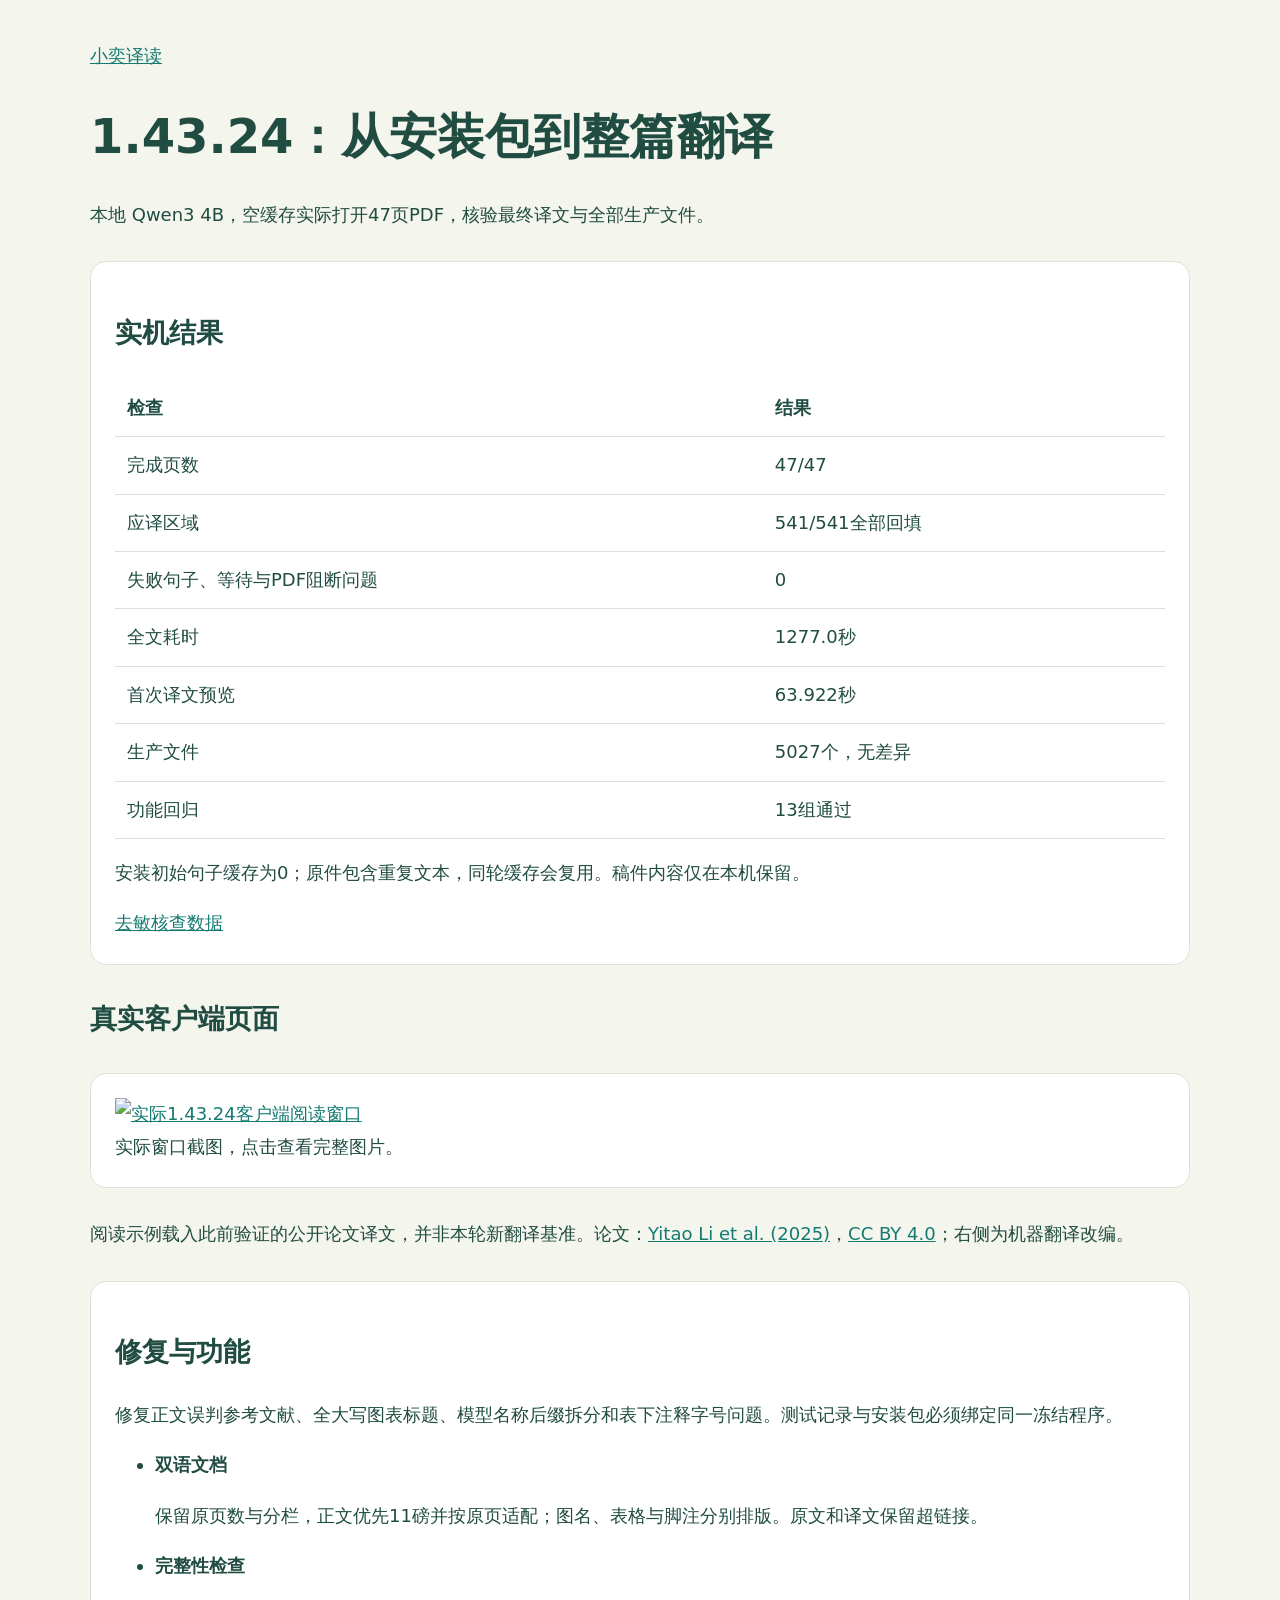
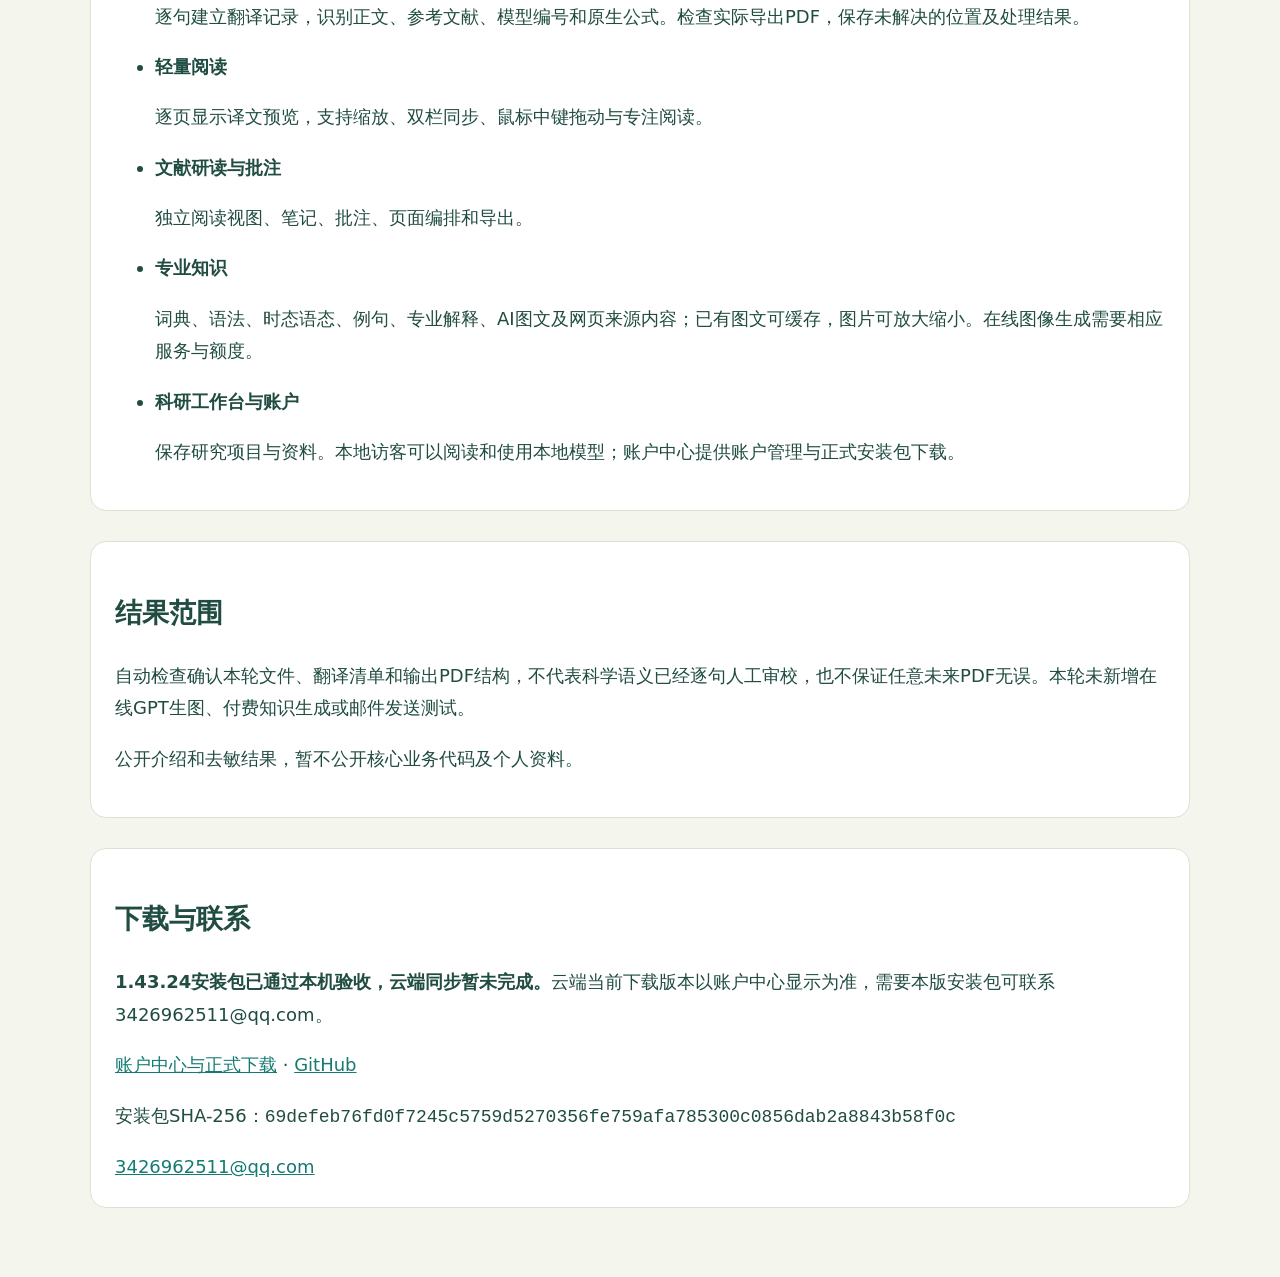
==== docs/validation/index.html @ 69c20eaa "Document 1.43.24 installed cold PDF verification and local release" ====
<!doctype html><html lang="zh-CN"><meta charset="utf-8"><meta name="viewport" content="width=device-width,initial-scale=1"><title>小奕译读 1.43.24 实机验证</title><style>body{margin:0;background:#f4f5ed;color:#204c42;font:18px/1.8 system-ui,sans-serif}main{max-width:1100px;margin:auto;padding:40px 22px}a{color:#147b72}h1{font-size:clamp(30px,5vw,48px);line-height:1.3}section,figure{margin:30px 0;padding:24px;background:white;border:1px solid #d9e3d5;border-radius:16px}img{width:100%;height:auto;display:block}li{margin:18px 0}code{overflow-wrap:anywhere}table{width:100%;border-collapse:collapse}td,th{border-bottom:1px solid #ddd;text-align:left;padding:12px}.table{overflow:auto}</style><main><a href="../index.html">小奕译读</a><h1>1.43.24：从安装包到整篇翻译</h1><p>本地 Qwen3 4B，空缓存实际打开47页PDF，核验最终译文与全部生产文件。</p><section><h2>实机结果</h2><div class="table"><table><tr><th>检查</th><th>结果</th></tr><tr><td>完成页数</td><td>47/47</td></tr><tr><td>应译区域</td><td>541/541全部回填</td></tr><tr><td>失败句子、等待与PDF阻断问题</td><td>0</td></tr><tr><td>全文耗时</td><td>1277.0秒</td></tr><tr><td>首次译文预览</td><td>63.922秒</td></tr><tr><td>生产文件</td><td>5027个，无差异</td></tr><tr><td>功能回归</td><td>13组通过</td></tr></table></div><p>安装初始句子缓存为0；原件包含重复文本，同轮缓存会复用。稿件内容仅在本机保留。</p><a href="../results/validation-1.43.24.json">去敏核查数据</a></section><h2>真实客户端页面</h2><figure><a href="https://xiaoyi-reader.syj3426962511.chatgpt.site/validation/assets/reading-14324.png"><img src="https://xiaoyi-reader.syj3426962511.chatgpt.site/validation/assets/reading-14324.png" alt="实际1.43.24客户端阅读窗口"></a><figcaption>实际窗口截图，点击查看完整图片。</figcaption></figure><p>阅读示例载入此前验证的公开论文译文，并非本轮新翻译基准。论文：<a href="https://doi.org/10.1038/s41467-025-57606-y">Yitao Li et al. (2025)</a>，<a href="https://creativecommons.org/licenses/by/4.0/">CC BY 4.0</a>；右侧为机器翻译改编。</p><section><h2>修复与功能</h2><p>修复正文误判参考文献、全大写图表标题、模型名称后缀拆分和表下注释字号问题。测试记录与安装包必须绑定同一冻结程序。</p><ul><li><strong>双语文档</strong><p>保留原页数与分栏，正文优先11磅并按原页适配；图名、表格与脚注分别排版。原文和译文保留超链接。</p></li><li><strong>完整性检查</strong><p>逐句建立翻译记录，识别正文、参考文献、模型编号和原生公式。检查实际导出PDF，保存未解决的位置及处理结果。</p></li><li><strong>轻量阅读</strong><p>逐页显示译文预览，支持缩放、双栏同步、鼠标中键拖动与专注阅读。</p></li><li><strong>文献研读与批注</strong><p>独立阅读视图、笔记、批注、页面编排和导出。</p></li><li><strong>专业知识</strong><p>词典、语法、时态语态、例句、专业解释、AI图文及网页来源内容；已有图文可缓存，图片可放大缩小。在线图像生成需要相应服务与额度。</p></li><li><strong>科研工作台与账户</strong><p>保存研究项目与资料。本地访客可以阅读和使用本地模型；账户中心提供账户管理与正式安装包下载。</p></li></ul></section><section><h2>结果范围</h2><p>自动检查确认本轮文件、翻译清单和输出PDF结构，不代表科学语义已经逐句人工审校，也不保证任意未来PDF无误。本轮未新增在线GPT生图、付费知识生成或邮件发送测试。</p><p>公开介绍和去敏结果，暂不公开核心业务代码及个人资料。</p></section><section><h2>下载与联系</h2><p><strong>1.43.24安装包已通过本机验收，云端同步暂未完成。</strong>云端当前下载版本以账户中心显示为准，需要本版安装包可联系3426962511@qq.com。</p><p><a href="https://xiaoyi-reader-accounts.syj3426962511.chatgpt.site/">账户中心与正式下载</a> · <a href="https://github.com/syj3426962511-glitch/xiaoyi-reader">GitHub</a></p><p>安装包SHA-256：<code>69defeb76fd0f7245c5759d5270356fe759afa785300c0856dab2a8843b58f0c</code></p><a href="mailto:3426962511@qq.com">3426962511@qq.com</a></section></main></html>
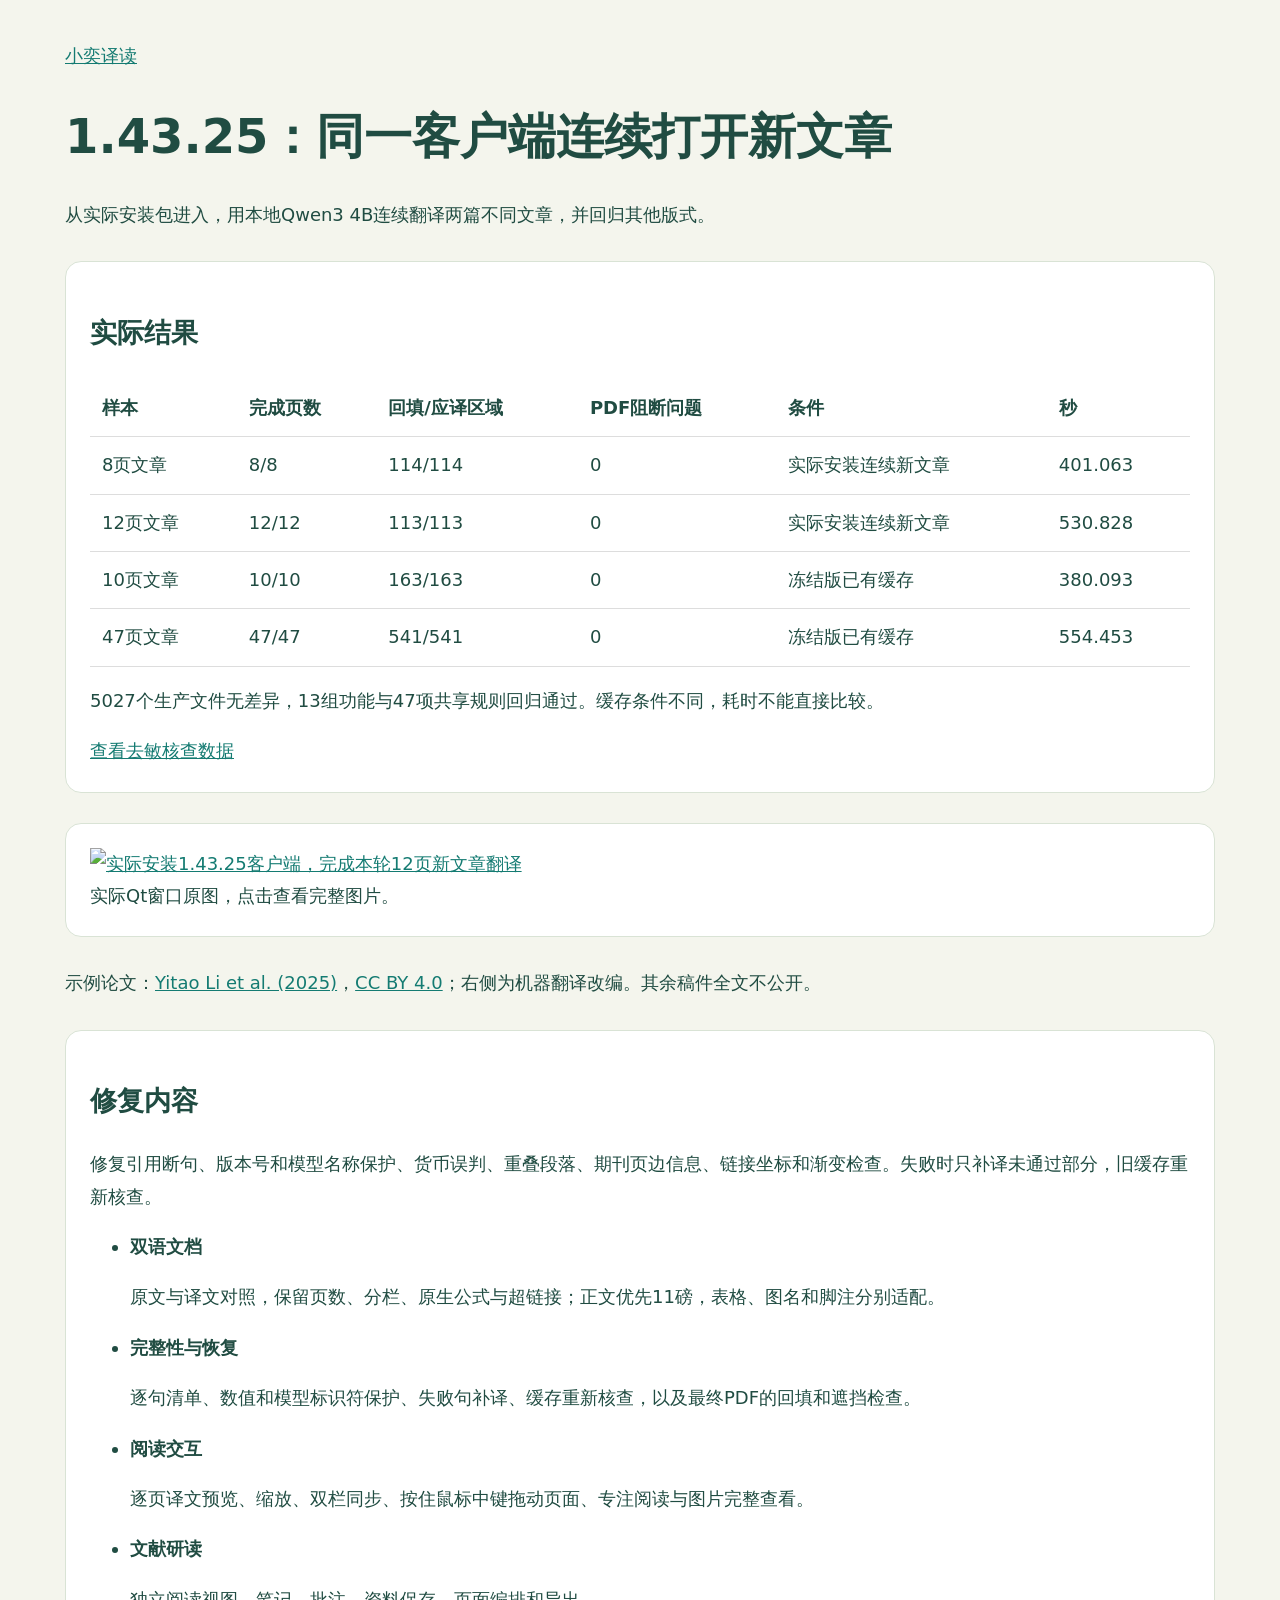
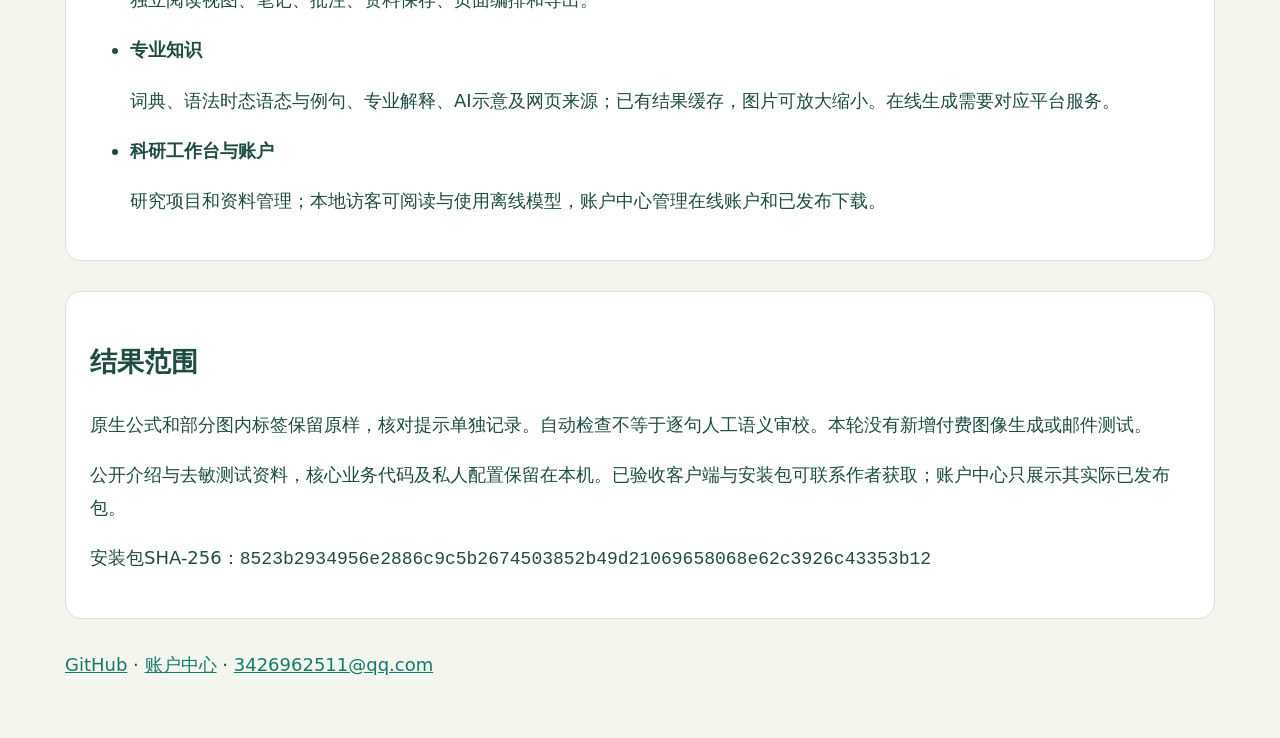
==== commit a572b09b: "docs: publish 1.43.25 installed cross-document results and real screenshots" ====
--- a/docs/validation/index.html
+++ b/docs/validation/index.html
@@ -1 +1 @@
-<!doctype html><html lang="zh-CN"><meta charset="utf-8"><meta name="viewport" content="width=device-width,initial-scale=1"><title>小奕译读 1.43.24 实机验证</title><style>body{margin:0;background:#f4f5ed;color:#204c42;font:18px/1.8 system-ui,sans-serif}main{max-width:1100px;margin:auto;padding:40px 22px}a{color:#147b72}h1{font-size:clamp(30px,5vw,48px);line-height:1.3}section,figure{margin:30px 0;padding:24px;background:white;border:1px solid #d9e3d5;border-radius:16px}img{width:100%;height:auto;display:block}li{margin:18px 0}code{overflow-wrap:anywhere}table{width:100%;border-collapse:collapse}td,th{border-bottom:1px solid #ddd;text-align:left;padding:12px}.table{overflow:auto}</style><main><a href="../index.html">小奕译读</a><h1>1.43.24：从安装包到整篇翻译</h1><p>本地 Qwen3 4B，空缓存实际打开47页PDF，核验最终译文与全部生产文件。</p><section><h2>实机结果</h2><div class="table"><table><tr><th>检查</th><th>结果</th></tr><tr><td>完成页数</td><td>47/47</td></tr><tr><td>应译区域</td><td>541/541全部回填</td></tr><tr><td>失败句子、等待与PDF阻断问题</td><td>0</td></tr><tr><td>全文耗时</td><td>1277.0秒</td></tr><tr><td>首次译文预览</td><td>63.922秒</td></tr><tr><td>生产文件</td><td>5027个，无差异</td></tr><tr><td>功能回归</td><td>13组通过</td></tr></table></div><p>安装初始句子缓存为0；原件包含重复文本，同轮缓存会复用。稿件内容仅在本机保留。</p><a href="../results/validation-1.43.24.json">去敏核查数据</a></section><h2>真实客户端页面</h2><figure><a href="https://xiaoyi-reader.syj3426962511.chatgpt.site/validation/assets/reading-14324.png"><img src="https://xiaoyi-reader.syj3426962511.chatgpt.site/validation/assets/reading-14324.png" alt="实际1.43.24客户端阅读窗口"></a><figcaption>实际窗口截图，点击查看完整图片。</figcaption></figure><p>阅读示例载入此前验证的公开论文译文，并非本轮新翻译基准。论文：<a href="https://doi.org/10.1038/s41467-025-57606-y">Yitao Li et al. (2025)</a>，<a href="https://creativecommons.org/licenses/by/4.0/">CC BY 4.0</a>；右侧为机器翻译改编。</p><section><h2>修复与功能</h2><p>修复正文误判参考文献、全大写图表标题、模型名称后缀拆分和表下注释字号问题。测试记录与安装包必须绑定同一冻结程序。</p><ul><li><strong>双语文档</strong><p>保留原页数与分栏，正文优先11磅并按原页适配；图名、表格与脚注分别排版。原文和译文保留超链接。</p></li><li><strong>完整性检查</strong><p>逐句建立翻译记录，识别正文、参考文献、模型编号和原生公式。检查实际导出PDF，保存未解决的位置及处理结果。</p></li><li><strong>轻量阅读</strong><p>逐页显示译文预览，支持缩放、双栏同步、鼠标中键拖动与专注阅读。</p></li><li><strong>文献研读与批注</strong><p>独立阅读视图、笔记、批注、页面编排和导出。</p></li><li><strong>专业知识</strong><p>词典、语法、时态语态、例句、专业解释、AI图文及网页来源内容；已有图文可缓存，图片可放大缩小。在线图像生成需要相应服务与额度。</p></li><li><strong>科研工作台与账户</strong><p>保存研究项目与资料。本地访客可以阅读和使用本地模型；账户中心提供账户管理与正式安装包下载。</p></li></ul></section><section><h2>结果范围</h2><p>自动检查确认本轮文件、翻译清单和输出PDF结构，不代表科学语义已经逐句人工审校，也不保证任意未来PDF无误。本轮未新增在线GPT生图、付费知识生成或邮件发送测试。</p><p>公开介绍和去敏结果，暂不公开核心业务代码及个人资料。</p></section><section><h2>下载与联系</h2><p><strong>1.43.24安装包已通过本机验收，云端同步暂未完成。</strong>云端当前下载版本以账户中心显示为准，需要本版安装包可联系3426962511@qq.com。</p><p><a href="https://xiaoyi-reader-accounts.syj3426962511.chatgpt.site/">账户中心与正式下载</a> · <a href="https://github.com/syj3426962511-glitch/xiaoyi-reader">GitHub</a></p><p>安装包SHA-256：<code>69defeb76fd0f7245c5759d5270356fe759afa785300c0856dab2a8843b58f0c</code></p><a href="mailto:3426962511@qq.com">3426962511@qq.com</a></section></main></html>+<!doctype html><html lang="zh-CN"><meta charset="utf-8"><meta name="viewport" content="width=device-width,initial-scale=1"><title>小奕译读 1.43.25 实机验证</title><style>body{margin:0;background:#f4f5ed;color:#204c42;font:18px/1.8 system-ui,sans-serif}main{max-width:1150px;margin:auto;padding:40px 22px}a{color:#147b72}h1{font-size:clamp(30px,5vw,48px);line-height:1.3}section,figure{margin:30px 0;padding:24px;background:white;border:1px solid #d9e3d5;border-radius:16px}img{width:100%;height:auto;display:block}li{margin:18px 0}code{overflow-wrap:anywhere}table{width:100%;border-collapse:collapse}td,th{border-bottom:1px solid #ddd;text-align:left;padding:12px}.table{overflow:auto}</style><main><a href="../index.html">小奕译读</a><h1>1.43.25：同一客户端连续打开新文章</h1><p>从实际安装包进入，用本地Qwen3 4B连续翻译两篇不同文章，并回归其他版式。</p><section><h2>实际结果</h2><div class="table"><table><tr><th>样本</th><th>完成页数</th><th>回填/应译区域</th><th>PDF阻断问题</th><th>条件</th><th>秒</th></tr><tr><td>8页文章</td><td>8/8</td><td>114/114</td><td>0</td><td>实际安装连续新文章</td><td>401.063</td></tr><tr><td>12页文章</td><td>12/12</td><td>113/113</td><td>0</td><td>实际安装连续新文章</td><td>530.828</td></tr><tr><td>10页文章</td><td>10/10</td><td>163/163</td><td>0</td><td>冻结版已有缓存</td><td>380.093</td></tr><tr><td>47页文章</td><td>47/47</td><td>541/541</td><td>0</td><td>冻结版已有缓存</td><td>554.453</td></tr></table></div><p>5027个生产文件无差异，13组功能与47项共享规则回归通过。缓存条件不同，耗时不能直接比较。</p><a href="../results/validation-1.43.25.json">查看去敏核查数据</a></section><figure><a href="https://xiaoyi-reader.syj3426962511.chatgpt.site/validation/assets/reading-14325.png"><img src="https://xiaoyi-reader.syj3426962511.chatgpt.site/validation/assets/reading-14325.png" alt="实际安装1.43.25客户端，完成本轮12页新文章翻译"></a><figcaption>实际Qt窗口原图，点击查看完整图片。</figcaption></figure><p>示例论文：<a href="https://doi.org/10.1038/s41467-025-57606-y">Yitao Li et al. (2025)</a>，<a href="https://creativecommons.org/licenses/by/4.0/">CC BY 4.0</a>；右侧为机器翻译改编。其余稿件全文不公开。</p><section><h2>修复内容</h2><p>修复引用断句、版本号和模型名称保护、货币误判、重叠段落、期刊页边信息、链接坐标和渐变检查。失败时只补译未通过部分，旧缓存重新核查。</p><ul><li><strong>双语文档</strong><p>原文与译文对照，保留页数、分栏、原生公式与超链接；正文优先11磅，表格、图名和脚注分别适配。</p></li><li><strong>完整性与恢复</strong><p>逐句清单、数值和模型标识符保护、失败句补译、缓存重新核查，以及最终PDF的回填和遮挡检查。</p></li><li><strong>阅读交互</strong><p>逐页译文预览、缩放、双栏同步、按住鼠标中键拖动页面、专注阅读与图片完整查看。</p></li><li><strong>文献研读</strong><p>独立阅读视图、笔记、批注、资料保存、页面编排和导出。</p></li><li><strong>专业知识</strong><p>词典、语法时态语态与例句、专业解释、AI示意及网页来源；已有结果缓存，图片可放大缩小。在线生成需要对应平台服务。</p></li><li><strong>科研工作台与账户</strong><p>研究项目和资料管理；本地访客可阅读与使用离线模型，账户中心管理在线账户和已发布下载。</p></li></ul></section><section><h2>结果范围</h2><p>原生公式和部分图内标签保留原样，核对提示单独记录。自动检查不等于逐句人工语义审校。本轮没有新增付费图像生成或邮件测试。</p><p>公开介绍与去敏测试资料，核心业务代码及私人配置保留在本机。已验收客户端与安装包可联系作者获取；账户中心只展示其实际已发布包。</p><p>安装包SHA-256：<code>8523b2934956e2886c9c5b2674503852b49d21069658068e62c3926c43353b12</code></p></section><p><a href="https://github.com/syj3426962511-glitch/xiaoyi-reader">GitHub</a> · <a href="https://xiaoyi-reader-accounts.syj3426962511.chatgpt.site/">账户中心</a> · <a href="mailto:3426962511@qq.com">3426962511@qq.com</a></p></main></html>
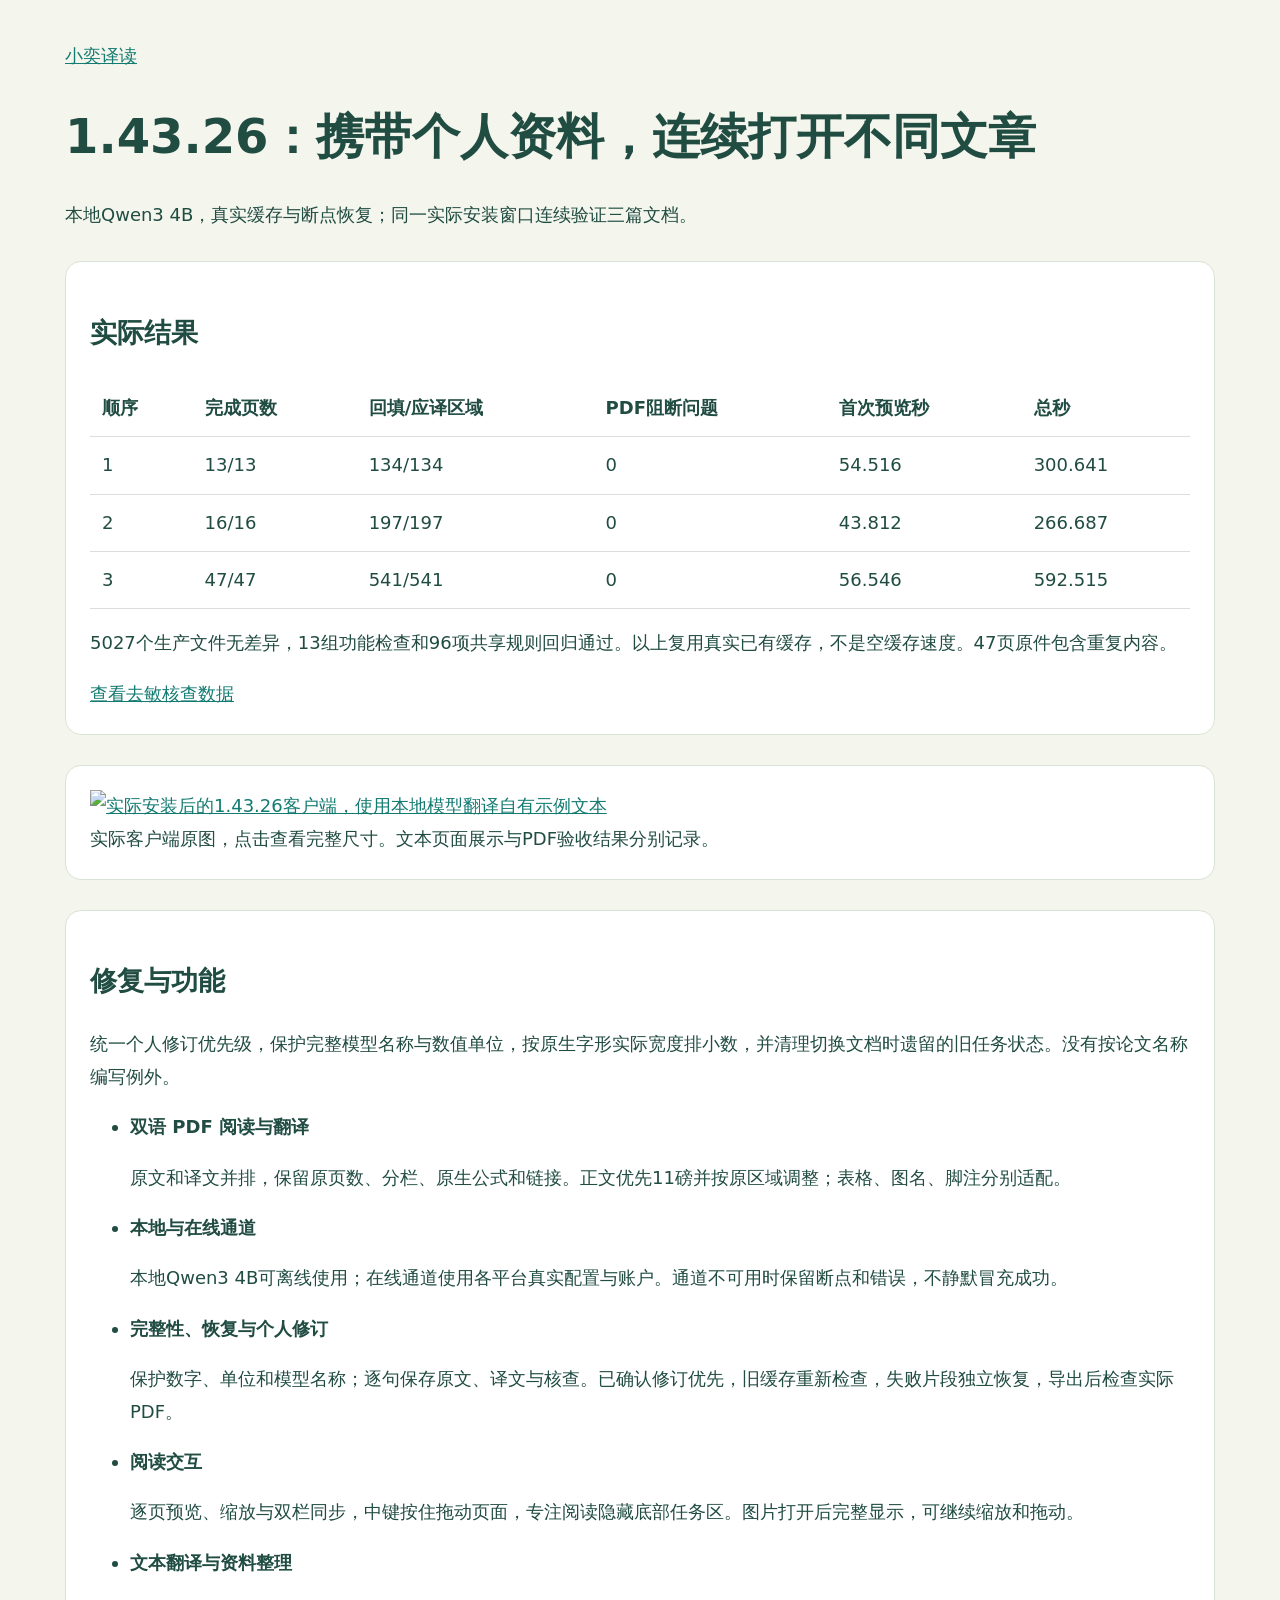
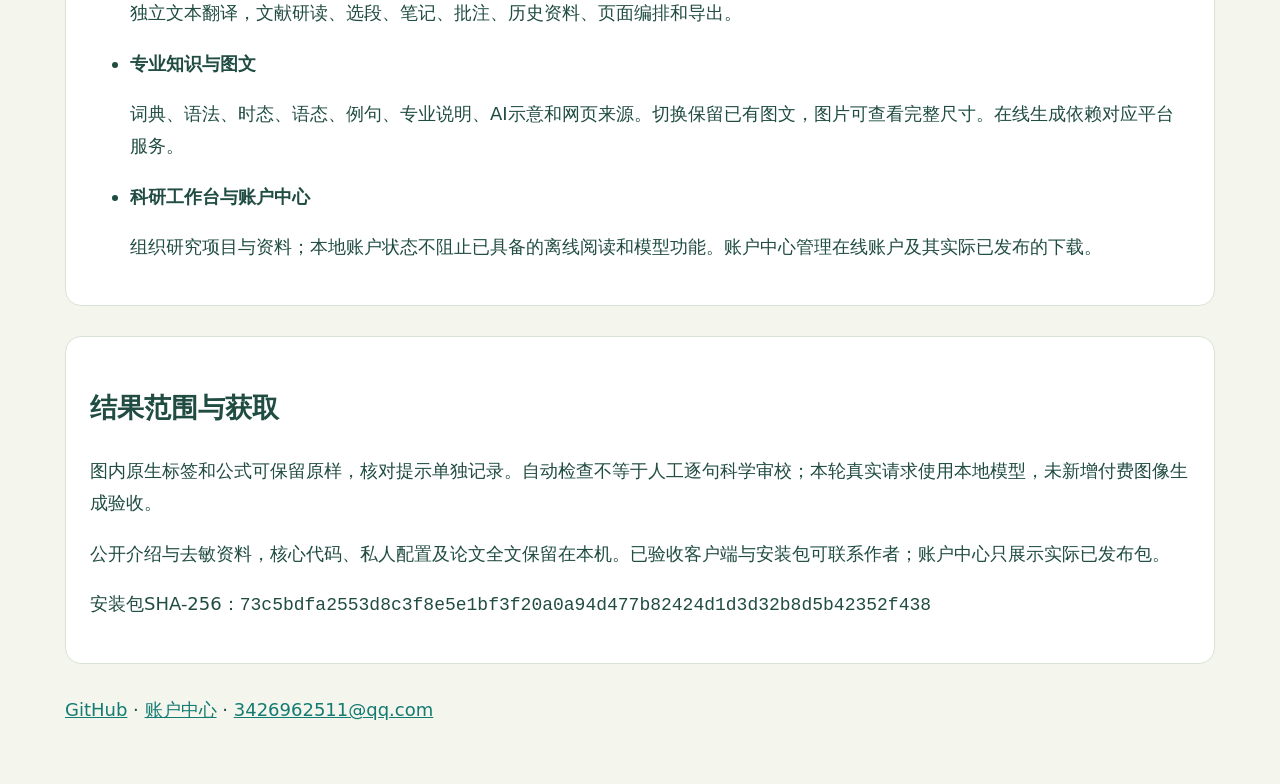
==== commit 37c3e9fa: "docs: publish 1.43.26 installed-client recovery results and real screenshots" ====
--- a/docs/validation/index.html
+++ b/docs/validation/index.html
@@ -1 +1 @@
-<!doctype html><html lang="zh-CN"><meta charset="utf-8"><meta name="viewport" content="width=device-width,initial-scale=1"><title>小奕译读 1.43.25 实机验证</title><style>body{margin:0;background:#f4f5ed;color:#204c42;font:18px/1.8 system-ui,sans-serif}main{max-width:1150px;margin:auto;padding:40px 22px}a{color:#147b72}h1{font-size:clamp(30px,5vw,48px);line-height:1.3}section,figure{margin:30px 0;padding:24px;background:white;border:1px solid #d9e3d5;border-radius:16px}img{width:100%;height:auto;display:block}li{margin:18px 0}code{overflow-wrap:anywhere}table{width:100%;border-collapse:collapse}td,th{border-bottom:1px solid #ddd;text-align:left;padding:12px}.table{overflow:auto}</style><main><a href="../index.html">小奕译读</a><h1>1.43.25：同一客户端连续打开新文章</h1><p>从实际安装包进入，用本地Qwen3 4B连续翻译两篇不同文章，并回归其他版式。</p><section><h2>实际结果</h2><div class="table"><table><tr><th>样本</th><th>完成页数</th><th>回填/应译区域</th><th>PDF阻断问题</th><th>条件</th><th>秒</th></tr><tr><td>8页文章</td><td>8/8</td><td>114/114</td><td>0</td><td>实际安装连续新文章</td><td>401.063</td></tr><tr><td>12页文章</td><td>12/12</td><td>113/113</td><td>0</td><td>实际安装连续新文章</td><td>530.828</td></tr><tr><td>10页文章</td><td>10/10</td><td>163/163</td><td>0</td><td>冻结版已有缓存</td><td>380.093</td></tr><tr><td>47页文章</td><td>47/47</td><td>541/541</td><td>0</td><td>冻结版已有缓存</td><td>554.453</td></tr></table></div><p>5027个生产文件无差异，13组功能与47项共享规则回归通过。缓存条件不同，耗时不能直接比较。</p><a href="../results/validation-1.43.25.json">查看去敏核查数据</a></section><figure><a href="https://xiaoyi-reader.syj3426962511.chatgpt.site/validation/assets/reading-14325.png"><img src="https://xiaoyi-reader.syj3426962511.chatgpt.site/validation/assets/reading-14325.png" alt="实际安装1.43.25客户端，完成本轮12页新文章翻译"></a><figcaption>实际Qt窗口原图，点击查看完整图片。</figcaption></figure><p>示例论文：<a href="https://doi.org/10.1038/s41467-025-57606-y">Yitao Li et al. (2025)</a>，<a href="https://creativecommons.org/licenses/by/4.0/">CC BY 4.0</a>；右侧为机器翻译改编。其余稿件全文不公开。</p><section><h2>修复内容</h2><p>修复引用断句、版本号和模型名称保护、货币误判、重叠段落、期刊页边信息、链接坐标和渐变检查。失败时只补译未通过部分，旧缓存重新核查。</p><ul><li><strong>双语文档</strong><p>原文与译文对照，保留页数、分栏、原生公式与超链接；正文优先11磅，表格、图名和脚注分别适配。</p></li><li><strong>完整性与恢复</strong><p>逐句清单、数值和模型标识符保护、失败句补译、缓存重新核查，以及最终PDF的回填和遮挡检查。</p></li><li><strong>阅读交互</strong><p>逐页译文预览、缩放、双栏同步、按住鼠标中键拖动页面、专注阅读与图片完整查看。</p></li><li><strong>文献研读</strong><p>独立阅读视图、笔记、批注、资料保存、页面编排和导出。</p></li><li><strong>专业知识</strong><p>词典、语法时态语态与例句、专业解释、AI示意及网页来源；已有结果缓存，图片可放大缩小。在线生成需要对应平台服务。</p></li><li><strong>科研工作台与账户</strong><p>研究项目和资料管理；本地访客可阅读与使用离线模型，账户中心管理在线账户和已发布下载。</p></li></ul></section><section><h2>结果范围</h2><p>原生公式和部分图内标签保留原样，核对提示单独记录。自动检查不等于逐句人工语义审校。本轮没有新增付费图像生成或邮件测试。</p><p>公开介绍与去敏测试资料，核心业务代码及私人配置保留在本机。已验收客户端与安装包可联系作者获取；账户中心只展示其实际已发布包。</p><p>安装包SHA-256：<code>8523b2934956e2886c9c5b2674503852b49d21069658068e62c3926c43353b12</code></p></section><p><a href="https://github.com/syj3426962511-glitch/xiaoyi-reader">GitHub</a> · <a href="https://xiaoyi-reader-accounts.syj3426962511.chatgpt.site/">账户中心</a> · <a href="mailto:3426962511@qq.com">3426962511@qq.com</a></p></main></html>+<!doctype html><html lang="zh-CN"><meta charset="utf-8"><meta name="viewport" content="width=device-width,initial-scale=1"><title>小奕译读 1.43.26 实机验证</title><style>body{margin:0;background:#f4f5ed;color:#204c42;font:18px/1.8 system-ui,sans-serif}main{max-width:1150px;margin:auto;padding:40px 22px}a{color:#147b72}h1{font-size:clamp(30px,5vw,48px);line-height:1.3}section,figure{margin:30px 0;padding:24px;background:white;border:1px solid #d9e3d5;border-radius:16px}img{width:100%;height:auto;display:block}li{margin:18px 0}code{overflow-wrap:anywhere}table{width:100%;border-collapse:collapse}td,th{border-bottom:1px solid #ddd;text-align:left;padding:12px}.table{overflow:auto}</style><main><a href="../index.html">小奕译读</a><h1>1.43.26：携带个人资料，连续打开不同文章</h1><p>本地Qwen3 4B，真实缓存与断点恢复；同一实际安装窗口连续验证三篇文档。</p><section><h2>实际结果</h2><div class="table"><table><tr><th>顺序</th><th>完成页数</th><th>回填/应译区域</th><th>PDF阻断问题</th><th>首次预览秒</th><th>总秒</th></tr><tr><td>1</td><td>13/13</td><td>134/134</td><td>0</td><td>54.516</td><td>300.641</td></tr><tr><td>2</td><td>16/16</td><td>197/197</td><td>0</td><td>43.812</td><td>266.687</td></tr><tr><td>3</td><td>47/47</td><td>541/541</td><td>0</td><td>56.546</td><td>592.515</td></tr></table></div><p>5027个生产文件无差异，13组功能检查和96项共享规则回归通过。以上复用真实已有缓存，不是空缓存速度。47页原件包含重复内容。</p><a href="../results/validation-1.43.26.json">查看去敏核查数据</a></section><figure><a href="https://xiaoyi-reader.syj3426962511.chatgpt.site/validation/assets/text-14326.png"><img src="https://xiaoyi-reader.syj3426962511.chatgpt.site/validation/assets/text-14326.png" alt="实际安装后的1.43.26客户端，使用本地模型翻译自有示例文本"></a><figcaption>实际客户端原图，点击查看完整尺寸。文本页面展示与PDF验收结果分别记录。</figcaption></figure><section><h2>修复与功能</h2><p>统一个人修订优先级，保护完整模型名称与数值单位，按原生字形实际宽度排小数，并清理切换文档时遗留的旧任务状态。没有按论文名称编写例外。</p><ul><li><strong>双语 PDF 阅读与翻译</strong><p>原文和译文并排，保留原页数、分栏、原生公式和链接。正文优先11磅并按原区域调整；表格、图名、脚注分别适配。</p></li><li><strong>本地与在线通道</strong><p>本地Qwen3 4B可离线使用；在线通道使用各平台真实配置与账户。通道不可用时保留断点和错误，不静默冒充成功。</p></li><li><strong>完整性、恢复与个人修订</strong><p>保护数字、单位和模型名称；逐句保存原文、译文与核查。已确认修订优先，旧缓存重新检查，失败片段独立恢复，导出后检查实际PDF。</p></li><li><strong>阅读交互</strong><p>逐页预览、缩放与双栏同步，中键按住拖动页面，专注阅读隐藏底部任务区。图片打开后完整显示，可继续缩放和拖动。</p></li><li><strong>文本翻译与资料整理</strong><p>独立文本翻译，文献研读、选段、笔记、批注、历史资料、页面编排和导出。</p></li><li><strong>专业知识与图文</strong><p>词典、语法、时态、语态、例句、专业说明、AI示意和网页来源。切换保留已有图文，图片可查看完整尺寸。在线生成依赖对应平台服务。</p></li><li><strong>科研工作台与账户中心</strong><p>组织研究项目与资料；本地账户状态不阻止已具备的离线阅读和模型功能。账户中心管理在线账户及其实际已发布的下载。</p></li></ul></section><section><h2>结果范围与获取</h2><p>图内原生标签和公式可保留原样，核对提示单独记录。自动检查不等于人工逐句科学审校；本轮真实请求使用本地模型，未新增付费图像生成验收。</p><p>公开介绍与去敏资料，核心代码、私人配置及论文全文保留在本机。已验收客户端与安装包可联系作者；账户中心只展示实际已发布包。</p><p>安装包SHA-256：<code>73c5bdfa2553d8c3f8e5e1bf3f20a0a94d477b82424d1d3d32b8d5b42352f438</code></p></section><p><a href="https://github.com/syj3426962511-glitch/xiaoyi-reader">GitHub</a> · <a href="https://xiaoyi-reader-accounts.syj3426962511.chatgpt.site/">账户中心</a> · <a href="mailto:3426962511@qq.com">3426962511@qq.com</a></p></main></html>
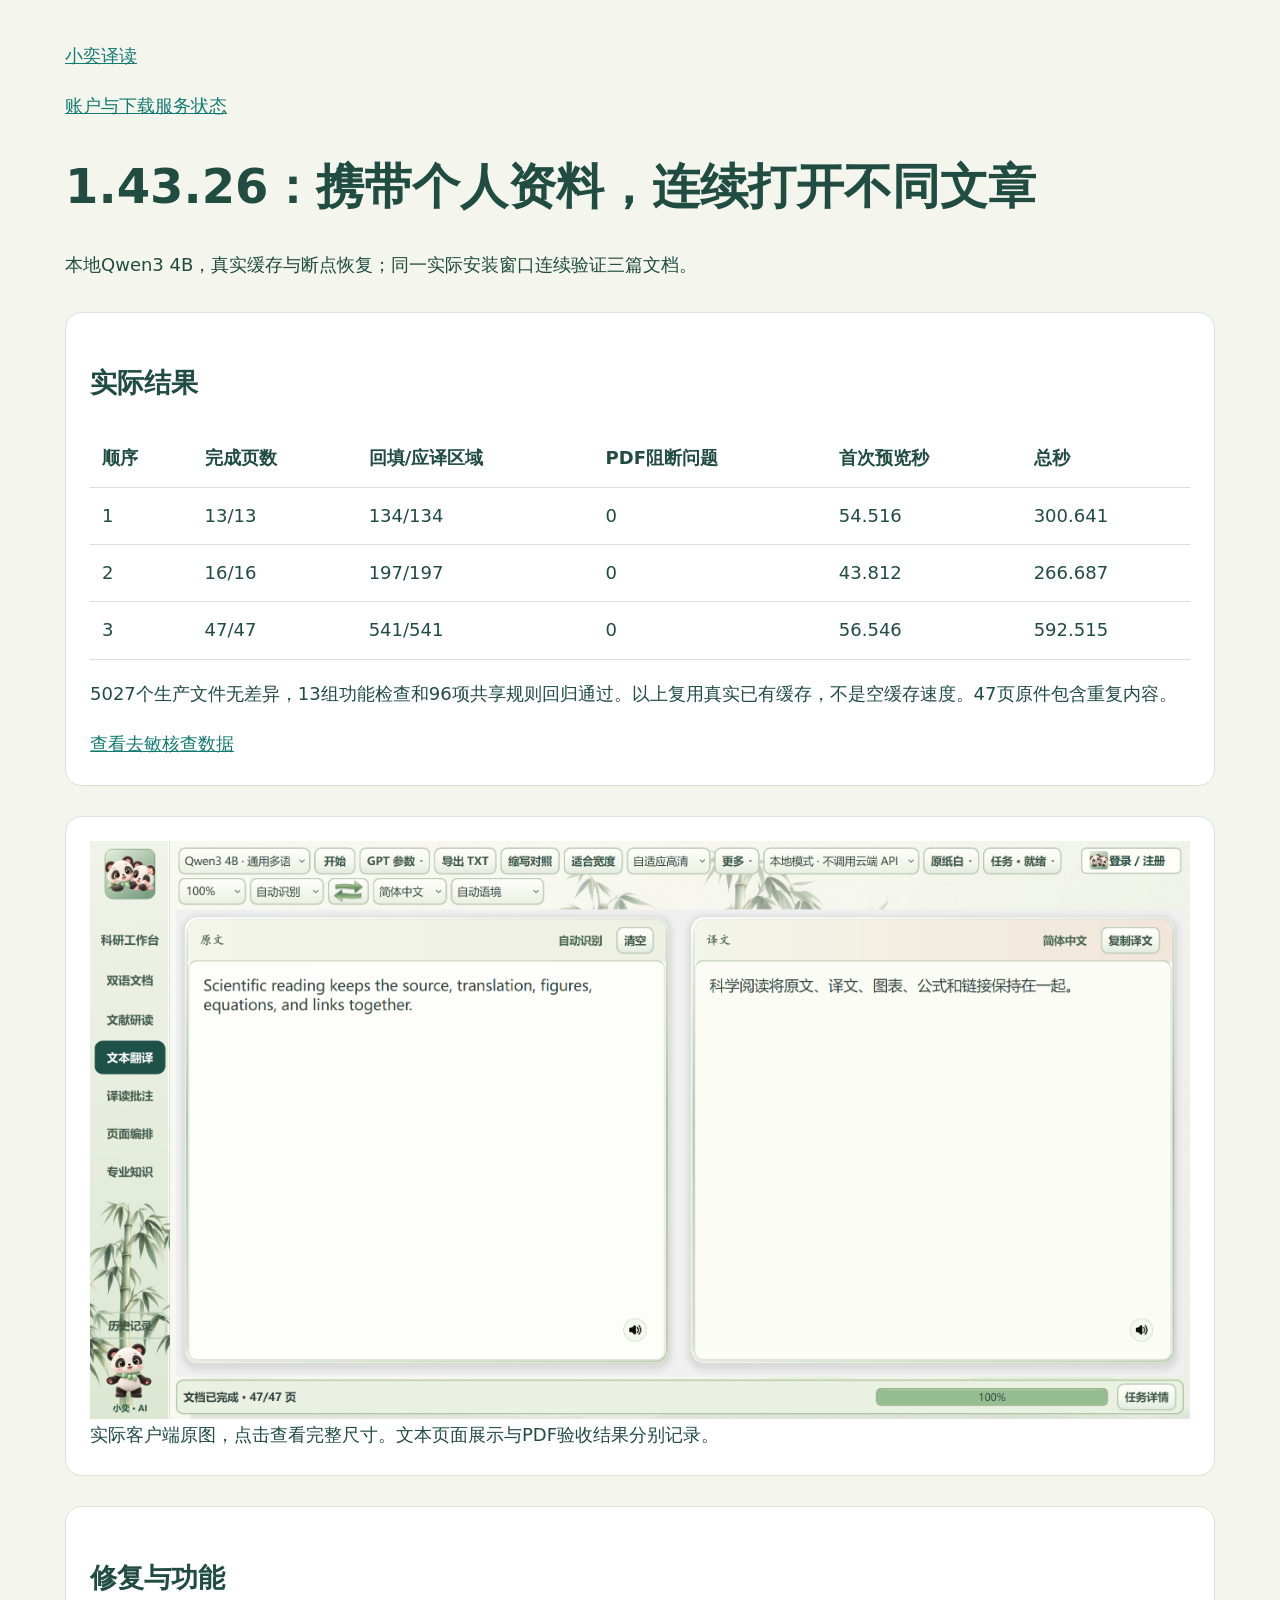
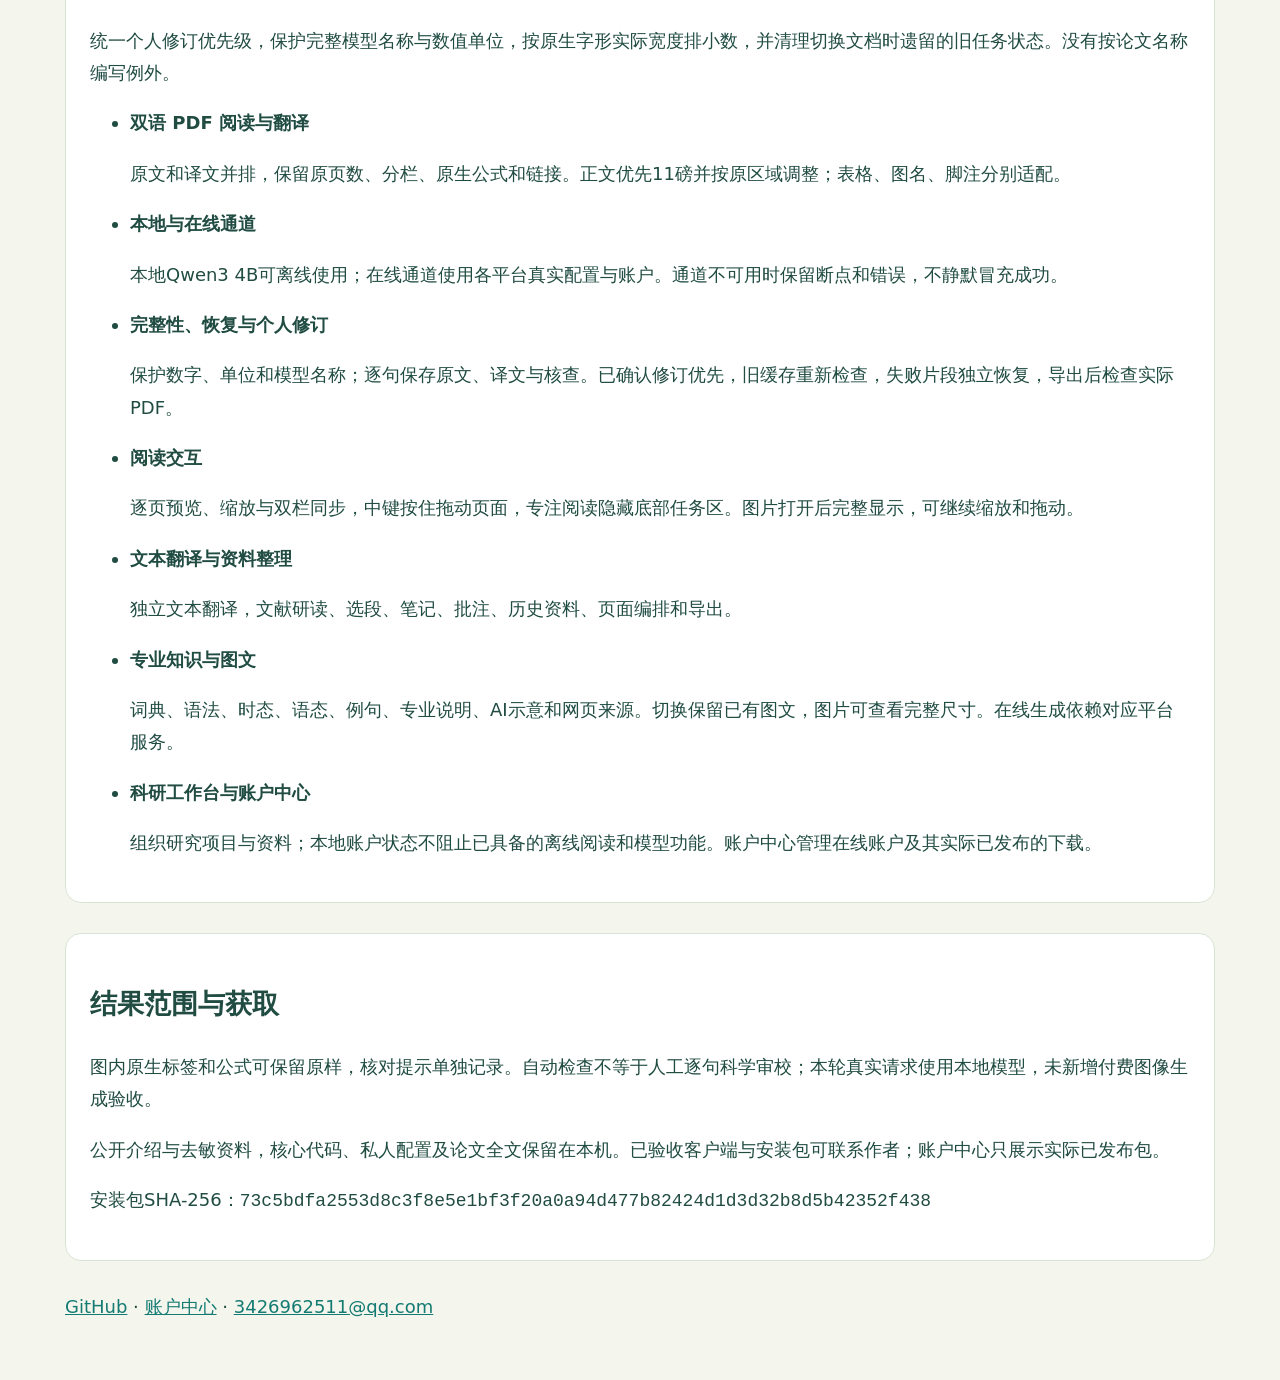
==== commit 4233d8c1: "docs: restore self contained website and report account service status" ====
--- a/docs/validation/index.html
+++ b/docs/validation/index.html
@@ -1 +1 @@
-<!doctype html><html lang="zh-CN"><meta charset="utf-8"><meta name="viewport" content="width=device-width,initial-scale=1"><title>小奕译读 1.43.26 实机验证</title><style>body{margin:0;background:#f4f5ed;color:#204c42;font:18px/1.8 system-ui,sans-serif}main{max-width:1150px;margin:auto;padding:40px 22px}a{color:#147b72}h1{font-size:clamp(30px,5vw,48px);line-height:1.3}section,figure{margin:30px 0;padding:24px;background:white;border:1px solid #d9e3d5;border-radius:16px}img{width:100%;height:auto;display:block}li{margin:18px 0}code{overflow-wrap:anywhere}table{width:100%;border-collapse:collapse}td,th{border-bottom:1px solid #ddd;text-align:left;padding:12px}.table{overflow:auto}</style><main><a href="../index.html">小奕译读</a><h1>1.43.26：携带个人资料，连续打开不同文章</h1><p>本地Qwen3 4B，真实缓存与断点恢复；同一实际安装窗口连续验证三篇文档。</p><section><h2>实际结果</h2><div class="table"><table><tr><th>顺序</th><th>完成页数</th><th>回填/应译区域</th><th>PDF阻断问题</th><th>首次预览秒</th><th>总秒</th></tr><tr><td>1</td><td>13/13</td><td>134/134</td><td>0</td><td>54.516</td><td>300.641</td></tr><tr><td>2</td><td>16/16</td><td>197/197</td><td>0</td><td>43.812</td><td>266.687</td></tr><tr><td>3</td><td>47/47</td><td>541/541</td><td>0</td><td>56.546</td><td>592.515</td></tr></table></div><p>5027个生产文件无差异，13组功能检查和96项共享规则回归通过。以上复用真实已有缓存，不是空缓存速度。47页原件包含重复内容。</p><a href="../results/validation-1.43.26.json">查看去敏核查数据</a></section><figure><a href="https://xiaoyi-reader.syj3426962511.chatgpt.site/validation/assets/text-14326.png"><img src="https://xiaoyi-reader.syj3426962511.chatgpt.site/validation/assets/text-14326.png" alt="实际安装后的1.43.26客户端，使用本地模型翻译自有示例文本"></a><figcaption>实际客户端原图，点击查看完整尺寸。文本页面展示与PDF验收结果分别记录。</figcaption></figure><section><h2>修复与功能</h2><p>统一个人修订优先级，保护完整模型名称与数值单位，按原生字形实际宽度排小数，并清理切换文档时遗留的旧任务状态。没有按论文名称编写例外。</p><ul><li><strong>双语 PDF 阅读与翻译</strong><p>原文和译文并排，保留原页数、分栏、原生公式和链接。正文优先11磅并按原区域调整；表格、图名、脚注分别适配。</p></li><li><strong>本地与在线通道</strong><p>本地Qwen3 4B可离线使用；在线通道使用各平台真实配置与账户。通道不可用时保留断点和错误，不静默冒充成功。</p></li><li><strong>完整性、恢复与个人修订</strong><p>保护数字、单位和模型名称；逐句保存原文、译文与核查。已确认修订优先，旧缓存重新检查，失败片段独立恢复，导出后检查实际PDF。</p></li><li><strong>阅读交互</strong><p>逐页预览、缩放与双栏同步，中键按住拖动页面，专注阅读隐藏底部任务区。图片打开后完整显示，可继续缩放和拖动。</p></li><li><strong>文本翻译与资料整理</strong><p>独立文本翻译，文献研读、选段、笔记、批注、历史资料、页面编排和导出。</p></li><li><strong>专业知识与图文</strong><p>词典、语法、时态、语态、例句、专业说明、AI示意和网页来源。切换保留已有图文，图片可查看完整尺寸。在线生成依赖对应平台服务。</p></li><li><strong>科研工作台与账户中心</strong><p>组织研究项目与资料；本地账户状态不阻止已具备的离线阅读和模型功能。账户中心管理在线账户及其实际已发布的下载。</p></li></ul></section><section><h2>结果范围与获取</h2><p>图内原生标签和公式可保留原样，核对提示单独记录。自动检查不等于人工逐句科学审校；本轮真实请求使用本地模型，未新增付费图像生成验收。</p><p>公开介绍与去敏资料，核心代码、私人配置及论文全文保留在本机。已验收客户端与安装包可联系作者；账户中心只展示实际已发布包。</p><p>安装包SHA-256：<code>73c5bdfa2553d8c3f8e5e1bf3f20a0a94d477b82424d1d3d32b8d5b42352f438</code></p></section><p><a href="https://github.com/syj3426962511-glitch/xiaoyi-reader">GitHub</a> · <a href="https://xiaoyi-reader-accounts.syj3426962511.chatgpt.site/">账户中心</a> · <a href="mailto:3426962511@qq.com">3426962511@qq.com</a></p></main></html>+<!doctype html><html lang="zh-CN"><meta charset="utf-8"><meta name="viewport" content="width=device-width,initial-scale=1"><title>小奕译读 1.43.26 实机验证</title><style>body{margin:0;background:#f4f5ed;color:#204c42;font:18px/1.8 system-ui,sans-serif}main{max-width:1150px;margin:auto;padding:40px 22px}a{color:#147b72}h1{font-size:clamp(30px,5vw,48px);line-height:1.3}section,figure{margin:30px 0;padding:24px;background:white;border:1px solid #d9e3d5;border-radius:16px}img{width:100%;height:auto;display:block}li{margin:18px 0}code{overflow-wrap:anywhere}table{width:100%;border-collapse:collapse}td,th{border-bottom:1px solid #ddd;text-align:left;padding:12px}.table{overflow:auto}</style><main><a href="../index.html">小奕译读</a><p><a href="../service-status.html">账户与下载服务状态</a></p><h1>1.43.26：携带个人资料，连续打开不同文章</h1><p>本地Qwen3 4B，真实缓存与断点恢复；同一实际安装窗口连续验证三篇文档。</p><section><h2>实际结果</h2><div class="table"><table><tr><th>顺序</th><th>完成页数</th><th>回填/应译区域</th><th>PDF阻断问题</th><th>首次预览秒</th><th>总秒</th></tr><tr><td>1</td><td>13/13</td><td>134/134</td><td>0</td><td>54.516</td><td>300.641</td></tr><tr><td>2</td><td>16/16</td><td>197/197</td><td>0</td><td>43.812</td><td>266.687</td></tr><tr><td>3</td><td>47/47</td><td>541/541</td><td>0</td><td>56.546</td><td>592.515</td></tr></table></div><p>5027个生产文件无差异，13组功能检查和96项共享规则回归通过。以上复用真实已有缓存，不是空缓存速度。47页原件包含重复内容。</p><a href="../results/validation-1.43.26.json">查看去敏核查数据</a></section><figure><a href="../assets/text-14326.png"><img src="../assets/text-14326.png" alt="实际安装后的1.43.26客户端，使用本地模型翻译自有示例文本"></a><figcaption>实际客户端原图，点击查看完整尺寸。文本页面展示与PDF验收结果分别记录。</figcaption></figure><section><h2>修复与功能</h2><p>统一个人修订优先级，保护完整模型名称与数值单位，按原生字形实际宽度排小数，并清理切换文档时遗留的旧任务状态。没有按论文名称编写例外。</p><ul><li><strong>双语 PDF 阅读与翻译</strong><p>原文和译文并排，保留原页数、分栏、原生公式和链接。正文优先11磅并按原区域调整；表格、图名、脚注分别适配。</p></li><li><strong>本地与在线通道</strong><p>本地Qwen3 4B可离线使用；在线通道使用各平台真实配置与账户。通道不可用时保留断点和错误，不静默冒充成功。</p></li><li><strong>完整性、恢复与个人修订</strong><p>保护数字、单位和模型名称；逐句保存原文、译文与核查。已确认修订优先，旧缓存重新检查，失败片段独立恢复，导出后检查实际PDF。</p></li><li><strong>阅读交互</strong><p>逐页预览、缩放与双栏同步，中键按住拖动页面，专注阅读隐藏底部任务区。图片打开后完整显示，可继续缩放和拖动。</p></li><li><strong>文本翻译与资料整理</strong><p>独立文本翻译，文献研读、选段、笔记、批注、历史资料、页面编排和导出。</p></li><li><strong>专业知识与图文</strong><p>词典、语法、时态、语态、例句、专业说明、AI示意和网页来源。切换保留已有图文，图片可查看完整尺寸。在线生成依赖对应平台服务。</p></li><li><strong>科研工作台与账户中心</strong><p>组织研究项目与资料；本地账户状态不阻止已具备的离线阅读和模型功能。账户中心管理在线账户及其实际已发布的下载。</p></li></ul></section><section><h2>结果范围与获取</h2><p>图内原生标签和公式可保留原样，核对提示单独记录。自动检查不等于人工逐句科学审校；本轮真实请求使用本地模型，未新增付费图像生成验收。</p><p>公开介绍与去敏资料，核心代码、私人配置及论文全文保留在本机。已验收客户端与安装包可联系作者；账户中心只展示实际已发布包。</p><p>安装包SHA-256：<code>73c5bdfa2553d8c3f8e5e1bf3f20a0a94d477b82424d1d3d32b8d5b42352f438</code></p></section><p><a href="https://github.com/syj3426962511-glitch/xiaoyi-reader">GitHub</a> · <a href="../service-status.html#account">账户中心</a> · <a href="mailto:3426962511@qq.com">3426962511@qq.com</a></p></main></html>
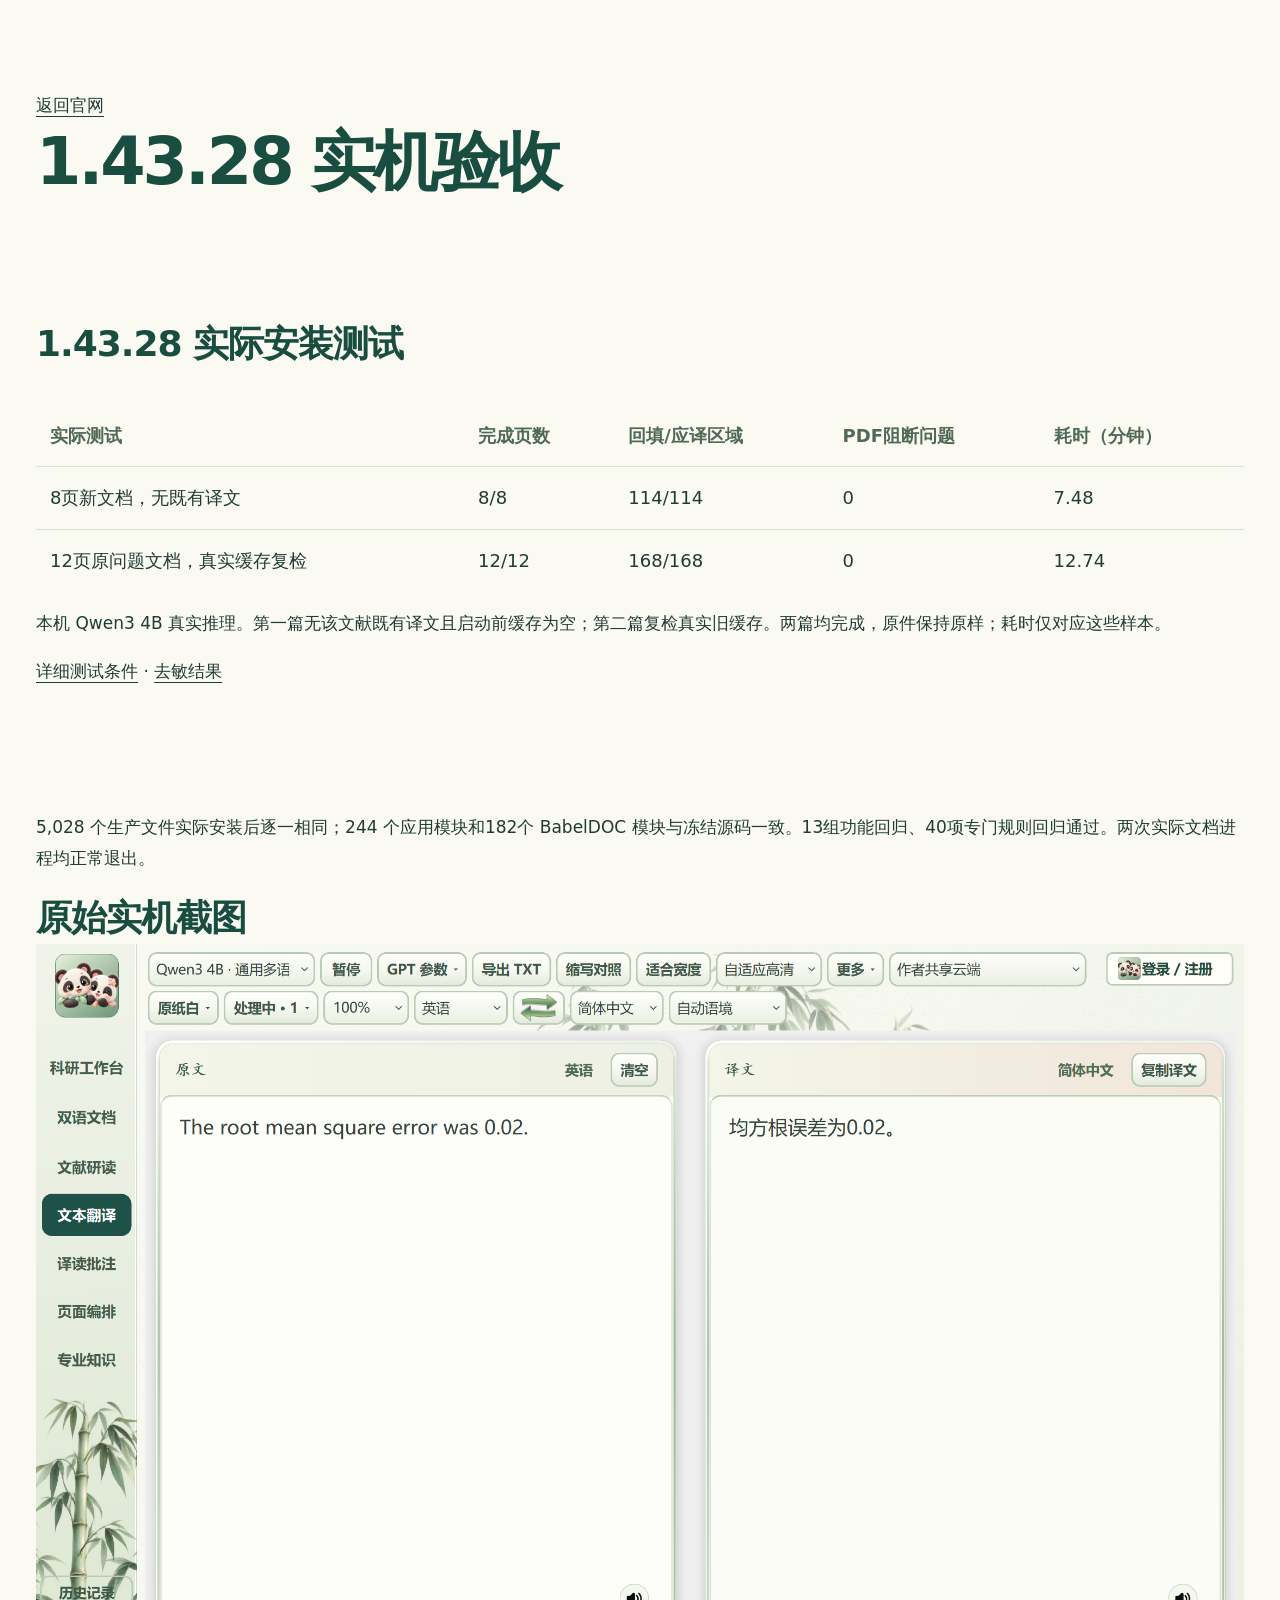
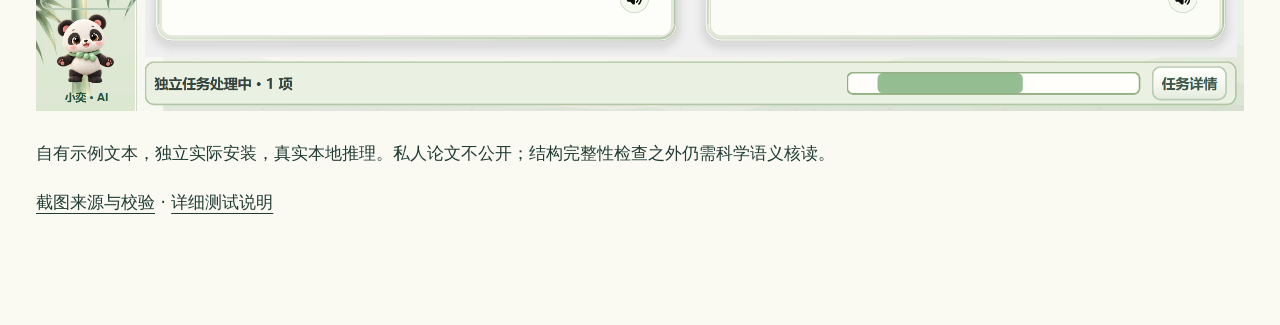
==== commit 09483937: "docs: publish 1.43.28 verified installation, actual screenshots and shared-cloud default" ====
--- a/docs/validation/index.html
+++ b/docs/validation/index.html
@@ -1 +1 @@
-<!doctype html><html lang="zh-CN"><meta charset="utf-8"><meta name="viewport" content="width=device-width,initial-scale=1"><title>小奕译读 1.43.26 实机验证</title><style>body{margin:0;background:#f4f5ed;color:#204c42;font:18px/1.8 system-ui,sans-serif}main{max-width:1150px;margin:auto;padding:40px 22px}a{color:#147b72}h1{font-size:clamp(30px,5vw,48px);line-height:1.3}section,figure{margin:30px 0;padding:24px;background:white;border:1px solid #d9e3d5;border-radius:16px}img{width:100%;height:auto;display:block}li{margin:18px 0}code{overflow-wrap:anywhere}table{width:100%;border-collapse:collapse}td,th{border-bottom:1px solid #ddd;text-align:left;padding:12px}.table{overflow:auto}</style><main><a href="../index.html">小奕译读</a><p><a href="../service-status.html">账户与下载服务状态</a></p><h1>1.43.26：携带个人资料，连续打开不同文章</h1><p>本地Qwen3 4B，真实缓存与断点恢复；同一实际安装窗口连续验证三篇文档。</p><section><h2>实际结果</h2><div class="table"><table><tr><th>顺序</th><th>完成页数</th><th>回填/应译区域</th><th>PDF阻断问题</th><th>首次预览秒</th><th>总秒</th></tr><tr><td>1</td><td>13/13</td><td>134/134</td><td>0</td><td>54.516</td><td>300.641</td></tr><tr><td>2</td><td>16/16</td><td>197/197</td><td>0</td><td>43.812</td><td>266.687</td></tr><tr><td>3</td><td>47/47</td><td>541/541</td><td>0</td><td>56.546</td><td>592.515</td></tr></table></div><p>5027个生产文件无差异，13组功能检查和96项共享规则回归通过。以上复用真实已有缓存，不是空缓存速度。47页原件包含重复内容。</p><a href="../results/validation-1.43.26.json">查看去敏核查数据</a></section><figure><a href="../assets/text-14326.png"><img src="../assets/text-14326.png" alt="实际安装后的1.43.26客户端，使用本地模型翻译自有示例文本"></a><figcaption>实际客户端原图，点击查看完整尺寸。文本页面展示与PDF验收结果分别记录。</figcaption></figure><section><h2>修复与功能</h2><p>统一个人修订优先级，保护完整模型名称与数值单位，按原生字形实际宽度排小数，并清理切换文档时遗留的旧任务状态。没有按论文名称编写例外。</p><ul><li><strong>双语 PDF 阅读与翻译</strong><p>原文和译文并排，保留原页数、分栏、原生公式和链接。正文优先11磅并按原区域调整；表格、图名、脚注分别适配。</p></li><li><strong>本地与在线通道</strong><p>本地Qwen3 4B可离线使用；在线通道使用各平台真实配置与账户。通道不可用时保留断点和错误，不静默冒充成功。</p></li><li><strong>完整性、恢复与个人修订</strong><p>保护数字、单位和模型名称；逐句保存原文、译文与核查。已确认修订优先，旧缓存重新检查，失败片段独立恢复，导出后检查实际PDF。</p></li><li><strong>阅读交互</strong><p>逐页预览、缩放与双栏同步，中键按住拖动页面，专注阅读隐藏底部任务区。图片打开后完整显示，可继续缩放和拖动。</p></li><li><strong>文本翻译与资料整理</strong><p>独立文本翻译，文献研读、选段、笔记、批注、历史资料、页面编排和导出。</p></li><li><strong>专业知识与图文</strong><p>词典、语法、时态、语态、例句、专业说明、AI示意和网页来源。切换保留已有图文，图片可查看完整尺寸。在线生成依赖对应平台服务。</p></li><li><strong>科研工作台与账户中心</strong><p>组织研究项目与资料；本地账户状态不阻止已具备的离线阅读和模型功能。账户中心管理在线账户及其实际已发布的下载。</p></li></ul></section><section><h2>结果范围与获取</h2><p>图内原生标签和公式可保留原样，核对提示单独记录。自动检查不等于人工逐句科学审校；本轮真实请求使用本地模型，未新增付费图像生成验收。</p><p>公开介绍与去敏资料，核心代码、私人配置及论文全文保留在本机。已验收客户端与安装包可联系作者；账户中心只展示实际已发布包。</p><p>安装包SHA-256：<code>73c5bdfa2553d8c3f8e5e1bf3f20a0a94d477b82424d1d3d32b8d5b42352f438</code></p></section><p><a href="https://github.com/syj3426962511-glitch/xiaoyi-reader">GitHub</a> · <a href="../service-status.html#account">账户中心</a> · <a href="mailto:3426962511@qq.com">3426962511@qq.com</a></p></main></html>+<!doctype html><html lang="zh-CN"><head><meta charset="utf-8"><meta name="viewport" content="width=device-width,initial-scale=1"><link rel="stylesheet" href="../site.css"><title>1.43.28 实机验收</title></head><body><main class="wrap section"><a href="../">返回官网</a><h1>1.43.28 实机验收</h1><section class="section" id="results"><div class="section-head"><h2>1.43.28 实际安装测试</h2></div><div class="table-scroll"><table><thead><tr><th>实际测试</th><th>完成页数</th><th>回填/应译区域</th><th>PDF阻断问题</th><th>耗时（分钟）</th></tr></thead><tbody><tr><td>8页新文档，无既有译文</td><td>8/8</td><td>114/114</td><td>0</td><td>7.48</td></tr><tr><td>12页原问题文档，真实缓存复检</td><td>12/12</td><td>168/168</td><td>0</td><td>12.74</td></tr></tbody></table></div><p>本机 Qwen3 4B 真实推理。第一篇无该文献既有译文且启动前缓存为空；第二篇复检真实旧缓存。两篇均完成，原件保持原样；耗时仅对应这些样本。</p><p><a href="./">详细测试条件</a> · <a href="../results/01-validation-1.43.28.json">去敏结果</a></p></section><p>5,028 个生产文件实际安装后逐一相同；244 个应用模块和182个 BabelDOC 模块与冻结源码一致。13组功能回归、40项专门规则回归通过。两次实际文档进程均正常退出。</p><h2>原始实机截图</h2><a href="../assets/01-real-client-1.43.28.png"><img src="../assets/01-real-client-1.43.28.png" alt="1.43.28真实窗口" style="width:100%;height:auto"></a><p>自有示例文本，独立实际安装，真实本地推理。私人论文不公开；结构完整性检查之外仍需科学语义核读。</p><p><a href="../results/02-screenshot-1.43.28.json">截图来源与校验</a> · <a href="https://github.com/syj3426962511-glitch/xiaoyi-reader/blob/main/guides/TESTING.md">详细测试说明</a></p></main></body></html>
--- a/docs/site.css
+++ b/docs/site.css
@@ -0,0 +1,10 @@
+:root{--paper:#fafaf3;--ink:#203c34;--jade:#184d40;--green:#668567;--muted:#63766b;--line:#d8e0d1;--soft:#edf1e6;--gold:#bb944c}*{box-sizing:border-box}html{scroll-behavior:smooth;scroll-padding-top:100px}body{margin:0;background:var(--paper);color:var(--ink);font-family:"Microsoft YaHei UI","PingFang SC",system-ui,sans-serif;font-size:17px;line-height:1.85}a{color:inherit;text-underline-offset:5px}button{font:inherit}button,a{-webkit-tap-highlight-color:transparent}a:focus-visible,button:focus-visible,summary:focus-visible{outline:3px solid var(--gold);outline-offset:5px}.wrap{width:min(1240px,calc(100% - 72px));margin:auto}.skip{position:absolute;top:-80px;left:15px;z-index:50;background:white;padding:10px}.skip:focus{top:10px}header{display:flex;align-items:center;justify-content:space-between;gap:25px;width:min(1400px,calc(100% - 72px));margin:auto;padding:24px 0;border-bottom:1px solid var(--line)}.brand{display:flex;align-items:center;gap:12px;text-decoration:none;font-size:23px;font-weight:700;line-height:1.2}.brand small{display:block;letter-spacing:2px;font-size:10px;font-weight:500;margin-top:6px}.brand img{flex-shrink:0}nav{display:flex;align-items:center;gap:28px}nav a{text-decoration:none;font-size:15px}nav a:hover{color:#438b6f}.contact-small{font-size:14px;padding:8px 18px;border:1px solid var(--line);border-radius:6px;text-decoration:none}.hero{padding-top:94px;padding-bottom:65px;display:grid;grid-template-columns:.91fr 1.19fr;align-items:center;gap:55px}.eyebrow{font-size:12px;letter-spacing:2px;font-weight:650;color:var(--green);margin:0 0 21px}.dot{display:inline-block;width:7px;height:7px;background:#6f9669;border-radius:50%;margin-right:9px}h1,h2,h3,p{overflow-wrap:break-word}h1{font-size:clamp(46px,5.1vw,71px);line-height:1.23;letter-spacing:-3px;margin:0 0 26px;color:var(--jade);font-weight:750}.lead{font-size:19px;line-height:1.9;color:#576d5f;margin-bottom:31px}.actions{display:flex;gap:12px;flex-wrap:wrap}.button{display:inline-flex;align-items:center;justify-content:space-between;gap:22px;min-height:49px;padding:10px 22px;border:1px solid var(--line);border-radius:6px;text-decoration:none;font-size:15px}.primary{background:var(--jade);color:white;border-color:var(--jade)}.primary:hover{background:#28634e}.secondary:hover{background:var(--soft)}.hero-note{font-size:12px;line-height:1.9;color:var(--muted);margin:23px 0 0}.hero-visual{padding:0 0 18px;background:white;border:1px solid #d6dfce;border-radius:12px;box-shadow:0 28px 60px -38px #234e3a70;overflow:hidden;transform:rotate(-1deg)}.window-bar{display:flex;align-items:center;gap:5px;padding:10px 15px;background:#edf1e6;border-bottom:1px solid #d9e2d0}.window-bar>span{height:6px;width:6px;background:#acbda4;border-radius:50%}.window-bar p{margin:0 0 0 12px;font-size:10px;color:#5c735f}.hero-visual .image-button{border-radius:0}.image-button{display:block;border:0;padding:0;width:100%;background:none;cursor:zoom-in;overflow:hidden}.image-button img{width:100%;height:auto;display:block}.visual-caption{display:flex;justify-content:space-between;padding:13px 18px 0;font-size:12px;color:#496151}.visual-caption>span{font-size:10px;color:#7a8c7c}.metrics{border:1px solid var(--line);border-radius:8px;display:grid;grid-template-columns:repeat(4,1fr);background:#f2f5ea;padding:25px 0 0}.metrics>div{border-right:1px solid var(--line);padding:0 24px;text-align:center}.metrics>div:nth-child(4){border:0}.metrics strong{font-weight:650;display:block;color:var(--jade);font-size:30px;letter-spacing:-1px;font-variant-numeric:tabular-nums}.metrics span{display:block;font-size:13px;color:#64755f}.metrics>p{grid-column:1/-1;text-align:center;border-top:1px solid var(--line);padding:12px 20px;margin:21px 0 0;font-size:11px;color:var(--muted)}.metrics p a{margin-left:12px}.section{padding-top:90px;padding-bottom:90px}.section-head{display:flex;justify-content:space-between;align-items:flex-end;gap:50px;margin-bottom:35px}.section-head>p{max-width:350px;color:var(--muted);font-size:15px;margin:0 0 3px}h2{font-size:36px;line-height:1.45;letter-spacing:-1px;font-weight:650;color:var(--jade);margin:0}h3{font-size:21px;line-height:1.55;letter-spacing:-.3px;font-weight:650;margin:0 0 12px}.section-head .eyebrow{margin-bottom:11px}.features{display:grid;grid-template-columns:repeat(3,1fr);border-top:1px solid var(--line);border-left:1px solid var(--line)}.feature{padding:28px 27px 32px;border-right:1px solid var(--line);border-bottom:1px solid var(--line)}.num{font-size:13px;letter-spacing:2px;color:#88a07b;display:block;margin-bottom:18px}.feature p{font-size:14px;color:var(--muted);margin:0;line-height:1.95}.inline-note{display:flex;justify-content:space-between;gap:20px;margin-top:25px;font-size:13px;color:var(--muted)}.gallery-section{background:#edf1e6;border-top:1px solid var(--line);border-bottom:1px solid var(--line)}.notice{padding:21px 24px;border:1px solid #ccd8c1;border-left:3px solid #7c9b6d;border-radius:4px;background:#f8f9f1;margin-bottom:30px}.notice strong{font-size:15px;font-weight:650}.notice p{font-size:13px;color:var(--muted);margin:5px 0 0;line-height:1.9}.shots{display:grid;grid-template-columns:1fr 1fr;gap:30px 25px}.shot{background:var(--paper);border:1px solid #d2ddc8;border-radius:7px;overflow:hidden;min-width:0}.shot .image-button{border-bottom:1px solid var(--line)}.shot-copy{padding:22px 24px 24px}.shot-copy>span{float:right;color:#93a48b;font-size:13px;letter-spacing:2px}.shot h3{font-size:19px;margin-bottom:8px}.shot p{font-size:13px;margin:0;color:var(--muted);line-height:1.9}.text-link{display:inline-block;font-size:14px;margin-top:25px}.result-grid{display:grid;grid-template-columns:1.1fr 1fr;gap:24px}.result-main,.timing{border:1px solid var(--line);border-radius:6px;padding:31px 34px}.result-main{background:#f1f4e9}.pill{display:inline-block;font-size:12px;background:#dfe9d3;color:var(--jade);padding:4px 12px;border-radius:20px;margin-bottom:22px}.result-main h3{font-size:25px;margin-bottom:26px}dl{margin:0}dl>div{display:flex;justify-content:space-between;gap:20px;padding:12px 0;border-bottom:1px solid #d5dfcb;font-size:13px}dt{color:#5d725f}dd{margin:0;white-space:nowrap;font-weight:650}.muted{font-size:12px;color:var(--muted)}.result-main>.muted{margin-bottom:0}.time{display:flex;align-items:baseline;gap:13px}.time strong{font-size:49px;letter-spacing:-2px;color:var(--jade);font-variant-numeric:tabular-nums;font-weight:600}.time span{font-size:13px;color:var(--muted)}.timing>p:not(.eyebrow):not(.muted){font-size:14px;color:#586f60}.cache-split{display:flex;gap:3px;height:35px;margin:26px 0 18px}.cache-split span{background:#4c7b61;color:#fff;text-align:center;font-size:11px;line-height:35px;min-width:65px;white-space:nowrap;border-radius:3px}.cache-split span+span{background:#c3a05c;color:#263d2b}.page-detail{margin-top:25px;border:1px solid var(--line);border-radius:5px}.page-detail>summary{padding:18px 24px;cursor:pointer;font-size:15px;font-weight:650}.page-detail summary span{font-size:12px;font-weight:400;float:right;color:var(--muted)}.table-wrap{overflow:auto;padding:0 22px 20px}table{border-collapse:collapse;width:100%;font-size:13px;text-align:left}td,th{border-bottom:1px solid var(--line);padding:10px 12px;font-variant-numeric:tabular-nums}th{font-weight:650;color:#506a56}tr:last-child td{border:0}.result-links{display:flex;gap:25px;flex-wrap:wrap;font-size:13px;margin:22px 0 28px}.limits{margin-bottom:0;background:#fbf7ec;border-color:#e2d6b9;border-left-color:#c1a86a}.workflow{border-top:1px solid var(--line);padding-top:55px}.workflow ol{list-style:none;display:grid;grid-template-columns:repeat(4,1fr);padding:0;margin:38px 0 0;gap:25px}.workflow li{position:relative;padding:22px 0;border-top:2px solid #b6cbaa}.workflow b{color:#97ae87;font-size:13px;letter-spacing:2px}.workflow h3{font-size:19px;margin:13px 0 5px}.workflow p{font-size:13px;color:var(--muted);margin:0}.faq-section{background:#f0f2e8;border-top:1px solid var(--line)}.faqs{display:grid;grid-template-columns:1fr 1fr;gap:0 48px}.faqs details{border-top:1px solid #d2ddc8;padding:0}.faqs summary{font-size:16px;padding:22px 0;cursor:pointer;font-weight:550}.faqs p{font-size:14px;color:var(--muted);margin:0 0 22px}.contact{display:flex;align-items:center;justify-content:space-between;padding-top:85px;padding-bottom:85px;gap:40px}.contact h2{font-size:39px}.contact p:not(.eyebrow){font-size:14px;color:var(--muted);margin-bottom:0}.email{font-size:clamp(17px,2.3vw,30px);text-decoration:none;display:flex;align-items:center;gap:30px;border-bottom:1px solid #a6ba9c;padding-bottom:15px;color:var(--jade);white-space:nowrap}.email:hover{color:#43876b}.email span{color:#7f9e72}footer{display:flex;justify-content:space-between;gap:35px;border-top:1px solid var(--line);padding:28px 0 32px;font-size:13px}footer p{margin:0;font-weight:600}footer p span{font-weight:400;font-size:11px;color:var(--muted)}footer>div{display:flex;flex-wrap:wrap;gap:5px 22px;max-width:480px;justify-content:flex-end;font-size:12px}footer div>span{width:100%;text-align:right;color:var(--muted);font-size:11px}dialog{position:fixed;width:min(96vw,1700px);height:94vh;max-width:96vw;max-height:94vh;padding:0;border:1px solid #778d7a;border-radius:10px;background:#f1f4eb;color:var(--ink);overflow:hidden}dialog::backdrop{background:#102820d9;backdrop-filter:blur(4px)}dialog[open]{display:flex;flex-direction:column}.viewer-head{display:flex;justify-content:space-between;align-items:center;gap:15px;padding:13px 20px;border-bottom:1px solid #cad7bf;flex-shrink:0}.viewer-head h2{font-size:17px;letter-spacing:0}.viewer-controls{display:flex;align-items:center;gap:8px}.viewer-controls button{border:1px solid #a9bea0;border-radius:5px;background:#fffef8;color:var(--jade);font-size:13px;padding:6px 12px;cursor:pointer}.viewer-controls output{font-size:12px;min-width:46px;text-align:center}#image-stage{flex:1;min-height:0;overflow:hidden;display:flex;align-items:center;justify-content:center;padding:16px;cursor:grab;touch-action:none}#image-stage:active{cursor:grabbing}#viewer-image{display:block;width:100%;height:100%;object-fit:contain;transform-origin:center;user-select:none;will-change:transform}.viewer-help{text-align:center;font-size:11px;color:var(--muted);padding:8px;margin:0;border-top:1px solid #d4decc;flex-shrink:0}.no-scroll{overflow:hidden}
+@media(min-width:1600px){.hero{gap:80px;grid-template-columns:.85fr 1.35fr}}@media(max-width:1000px){header{gap:15px}nav{gap:18px}.hero{gap:30px;padding-top:65px;grid-template-columns:1fr 1fr}h1{font-size:52px}.lead{font-size:16px}.button{padding:9px 16px;font-size:13px}.contact-small{display:none}.section-head{gap:25px}.features{grid-template-columns:repeat(2,1fr)}.inline-note{display:block}.inline-note a{display:block;margin-top:8px}.result-main,.timing{padding:25px}.time strong{font-size:41px}.contact{gap:25px}.email{gap:15px}}@media(max-width:720px){.wrap,header{width:calc(100% - 36px)}body{font-size:16px}header{padding:19px 0;flex-wrap:wrap;gap:19px}.brand{font-size:21px}nav{width:100%;justify-content:space-between;gap:8px}nav a{font-size:13px}.hero{padding-top:45px;padding-bottom:36px;grid-template-columns:1fr;gap:35px}h1{font-size:52px;letter-spacing:-2px}.lead{font-size:17px}.hero-visual{transform:none}.hero-note{font-size:11px}.metrics{grid-template-columns:repeat(2,1fr);gap:20px 0;padding-top:20px}.metrics>div{padding:0 10px}.metrics>div:nth-child(2){border-right:0}.metrics strong{font-size:27px}.metrics span{font-size:12px}.metrics>p{margin-top:0;font-size:10px;line-height:1.8}.section{padding-top:55px;padding-bottom:55px}.section-head{display:block;margin-bottom:25px}h2{font-size:29px}.section-head>p{margin-top:15px;font-size:14px;max-width:none}.eyebrow{font-size:10px;letter-spacing:1.4px}.feature{padding:22px 18px}.feature h3{font-size:18px}.feature p{font-size:12px}.num{margin-bottom:12px}.shots,.result-grid,.faqs{grid-template-columns:1fr}.shots{gap:20px}.shot-copy{padding:18px 20px}.notice{padding:16px 18px}.notice p{font-size:12px}.time strong{font-size:45px}.page-detail>summary{font-size:13px;padding:16px}.page-detail summary span{display:block;float:none;margin-top:5px;font-size:11px}.table-wrap{padding:0 8px 12px}table{font-size:11px}td,th{padding:9px 8px;white-space:nowrap}.result-links{font-size:12px;gap:12px 20px}.workflow ol{grid-template-columns:repeat(2,1fr);gap:10px 20px}.workflow h3{font-size:18px}.contact{display:block;padding-top:55px;padding-bottom:55px}.contact h2{font-size:33px}.email{margin-top:28px;width:fit-content;font-size:22px;gap:28px}footer{display:block;padding-bottom:22px}footer>div{margin-top:18px;justify-content:flex-start;font-size:11px}footer div>span{text-align:left}.viewer-head{display:block;padding:12px}.viewer-head h2{font-size:14px;margin-bottom:9px}.viewer-controls{justify-content:space-between;gap:5px}.viewer-controls button{font-size:11px;padding:5px 8px}.viewer-controls output{font-size:11px}#image-stage{padding:5px}.viewer-help{font-size:10px}}@media(prefers-reduced-motion:reduce){html{scroll-behavior:auto}*{transition:none!important}}
+
+.shots > .shot:only-child{grid-column:1/-1}.hero-visual{transform:none}
+
+/* Service availability uses normal readable text. */
+.service-notice{margin-top:24px;margin-bottom:24px;padding:24px;border:1px solid #bfd1b9;border-radius:16px;background:#f2f6ec}.service-notice h2{font-size:24px;line-height:1.4;margin:0 0 12px}.service-notice p{font-size:18px;line-height:1.8;color:#204c42;margin:12px 0}.table-scroll{overflow:auto}.table-scroll table{width:100%;border-collapse:collapse;font-size:18px}.table-scroll th,.table-scroll td{text-align:left;padding:14px;border-bottom:1px solid #d9e3d5}
+
+/* Current product information stays readable. */
+.hero-note,.window-bar p,.visual-caption,.visual-caption>span,.metrics span,.metrics>p,.feature p,.inline-note,.faq-section p,footer,footer div,footer div>span{font-size:16px;color:#294c40}.brand small{display:none}.hero-note{line-height:1.8}.viewer-help{display:none}
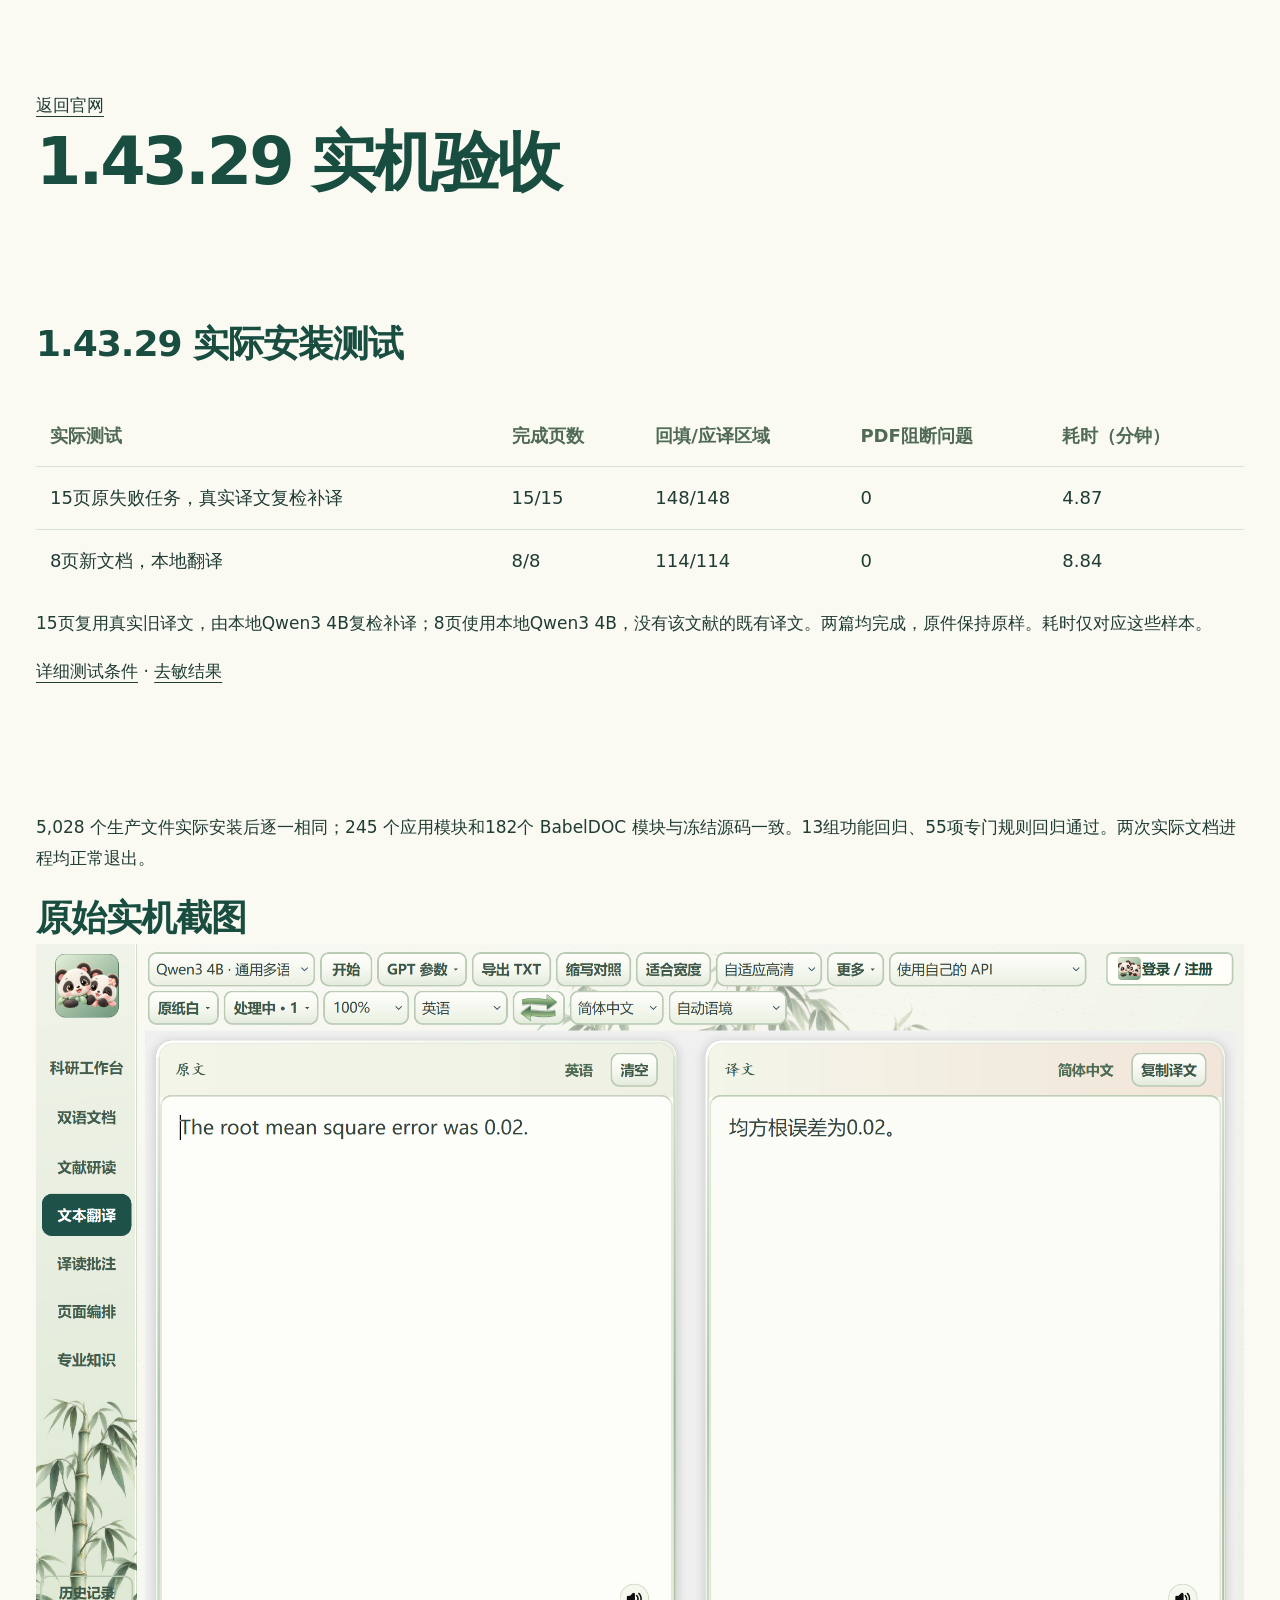
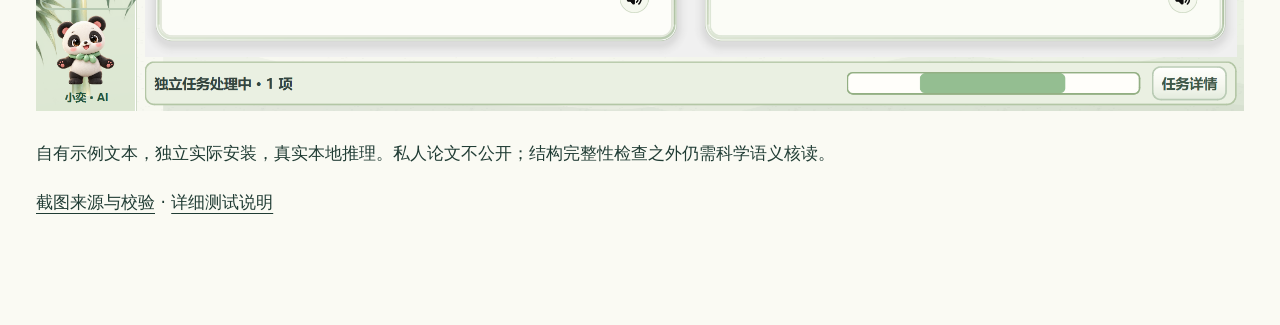
==== commit ba02d1ef: "docs: publish 1.43.29 continuation rules and verified installed results" ====
--- a/docs/validation/index.html
+++ b/docs/validation/index.html
@@ -1 +1 @@
-<!doctype html><html lang="zh-CN"><head><meta charset="utf-8"><meta name="viewport" content="width=device-width,initial-scale=1"><link rel="stylesheet" href="../site.css"><title>1.43.28 实机验收</title></head><body><main class="wrap section"><a href="../">返回官网</a><h1>1.43.28 实机验收</h1><section class="section" id="results"><div class="section-head"><h2>1.43.28 实际安装测试</h2></div><div class="table-scroll"><table><thead><tr><th>实际测试</th><th>完成页数</th><th>回填/应译区域</th><th>PDF阻断问题</th><th>耗时（分钟）</th></tr></thead><tbody><tr><td>8页新文档，无既有译文</td><td>8/8</td><td>114/114</td><td>0</td><td>7.48</td></tr><tr><td>12页原问题文档，真实缓存复检</td><td>12/12</td><td>168/168</td><td>0</td><td>12.74</td></tr></tbody></table></div><p>本机 Qwen3 4B 真实推理。第一篇无该文献既有译文且启动前缓存为空；第二篇复检真实旧缓存。两篇均完成，原件保持原样；耗时仅对应这些样本。</p><p><a href="./">详细测试条件</a> · <a href="../results/01-validation-1.43.28.json">去敏结果</a></p></section><p>5,028 个生产文件实际安装后逐一相同；244 个应用模块和182个 BabelDOC 模块与冻结源码一致。13组功能回归、40项专门规则回归通过。两次实际文档进程均正常退出。</p><h2>原始实机截图</h2><a href="../assets/01-real-client-1.43.28.png"><img src="../assets/01-real-client-1.43.28.png" alt="1.43.28真实窗口" style="width:100%;height:auto"></a><p>自有示例文本，独立实际安装，真实本地推理。私人论文不公开；结构完整性检查之外仍需科学语义核读。</p><p><a href="../results/02-screenshot-1.43.28.json">截图来源与校验</a> · <a href="https://github.com/syj3426962511-glitch/xiaoyi-reader/blob/main/guides/TESTING.md">详细测试说明</a></p></main></body></html>+<!doctype html><html lang="zh-CN"><head><meta charset="utf-8"><meta name="viewport" content="width=device-width,initial-scale=1"><link rel="stylesheet" href="../site.css"><title>1.43.29 实机验收</title></head><body><main class="wrap section"><a href="../">返回官网</a><h1>1.43.29 实机验收</h1><section class="section" id="results"><div class="section-head"><h2>1.43.29 实际安装测试</h2></div><div class="table-scroll"><table><thead><tr><th>实际测试</th><th>完成页数</th><th>回填/应译区域</th><th>PDF阻断问题</th><th>耗时（分钟）</th></tr></thead><tbody><tr><td>15页原失败任务，真实译文复检补译</td><td>15/15</td><td>148/148</td><td>0</td><td>4.87</td></tr><tr><td>8页新文档，本地翻译</td><td>8/8</td><td>114/114</td><td>0</td><td>8.84</td></tr></tbody></table></div><p>15页复用真实旧译文，由本地Qwen3 4B复检补译；8页使用本地Qwen3 4B，没有该文献的既有译文。两篇均完成，原件保持原样。耗时仅对应这些样本。</p><p><a href="./">详细测试条件</a> · <a href="../results/01-validation-1.43.29.json">去敏结果</a></p></section><p>5,028 个生产文件实际安装后逐一相同；245 个应用模块和182个 BabelDOC 模块与冻结源码一致。13组功能回归、55项专门规则回归通过。两次实际文档进程均正常退出。</p><h2>原始实机截图</h2><a href="../assets/01-real-client-1.43.29.png"><img src="../assets/01-real-client-1.43.29.png" alt="1.43.29真实窗口" style="width:100%;height:auto"></a><p>自有示例文本，独立实际安装，真实本地推理。私人论文不公开；结构完整性检查之外仍需科学语义核读。</p><p><a href="../results/02-screenshot-1.43.29.json">截图来源与校验</a> · <a href="https://github.com/syj3426962511-glitch/xiaoyi-reader/blob/main/guides/TESTING.md">详细测试说明</a></p></main></body></html>
--- a/docs/site.css
+++ b/docs/site.css
@@ -1,10 +1,10 @@
-:root{--paper:#fafaf3;--ink:#203c34;--jade:#184d40;--green:#668567;--muted:#63766b;--line:#d8e0d1;--soft:#edf1e6;--gold:#bb944c}*{box-sizing:border-box}html{scroll-behavior:smooth;scroll-padding-top:100px}body{margin:0;background:var(--paper);color:var(--ink);font-family:"Microsoft YaHei UI","PingFang SC",system-ui,sans-serif;font-size:17px;line-height:1.85}a{color:inherit;text-underline-offset:5px}button{font:inherit}button,a{-webkit-tap-highlight-color:transparent}a:focus-visible,button:focus-visible,summary:focus-visible{outline:3px solid var(--gold);outline-offset:5px}.wrap{width:min(1240px,calc(100% - 72px));margin:auto}.skip{position:absolute;top:-80px;left:15px;z-index:50;background:white;padding:10px}.skip:focus{top:10px}header{display:flex;align-items:center;justify-content:space-between;gap:25px;width:min(1400px,calc(100% - 72px));margin:auto;padding:24px 0;border-bottom:1px solid var(--line)}.brand{display:flex;align-items:center;gap:12px;text-decoration:none;font-size:23px;font-weight:700;line-height:1.2}.brand small{display:block;letter-spacing:2px;font-size:10px;font-weight:500;margin-top:6px}.brand img{flex-shrink:0}nav{display:flex;align-items:center;gap:28px}nav a{text-decoration:none;font-size:15px}nav a:hover{color:#438b6f}.contact-small{font-size:14px;padding:8px 18px;border:1px solid var(--line);border-radius:6px;text-decoration:none}.hero{padding-top:94px;padding-bottom:65px;display:grid;grid-template-columns:.91fr 1.19fr;align-items:center;gap:55px}.eyebrow{font-size:12px;letter-spacing:2px;font-weight:650;color:var(--green);margin:0 0 21px}.dot{display:inline-block;width:7px;height:7px;background:#6f9669;border-radius:50%;margin-right:9px}h1,h2,h3,p{overflow-wrap:break-word}h1{font-size:clamp(46px,5.1vw,71px);line-height:1.23;letter-spacing:-3px;margin:0 0 26px;color:var(--jade);font-weight:750}.lead{font-size:19px;line-height:1.9;color:#576d5f;margin-bottom:31px}.actions{display:flex;gap:12px;flex-wrap:wrap}.button{display:inline-flex;align-items:center;justify-content:space-between;gap:22px;min-height:49px;padding:10px 22px;border:1px solid var(--line);border-radius:6px;text-decoration:none;font-size:15px}.primary{background:var(--jade);color:white;border-color:var(--jade)}.primary:hover{background:#28634e}.secondary:hover{background:var(--soft)}.hero-note{font-size:12px;line-height:1.9;color:var(--muted);margin:23px 0 0}.hero-visual{padding:0 0 18px;background:white;border:1px solid #d6dfce;border-radius:12px;box-shadow:0 28px 60px -38px #234e3a70;overflow:hidden;transform:rotate(-1deg)}.window-bar{display:flex;align-items:center;gap:5px;padding:10px 15px;background:#edf1e6;border-bottom:1px solid #d9e2d0}.window-bar>span{height:6px;width:6px;background:#acbda4;border-radius:50%}.window-bar p{margin:0 0 0 12px;font-size:10px;color:#5c735f}.hero-visual .image-button{border-radius:0}.image-button{display:block;border:0;padding:0;width:100%;background:none;cursor:zoom-in;overflow:hidden}.image-button img{width:100%;height:auto;display:block}.visual-caption{display:flex;justify-content:space-between;padding:13px 18px 0;font-size:12px;color:#496151}.visual-caption>span{font-size:10px;color:#7a8c7c}.metrics{border:1px solid var(--line);border-radius:8px;display:grid;grid-template-columns:repeat(4,1fr);background:#f2f5ea;padding:25px 0 0}.metrics>div{border-right:1px solid var(--line);padding:0 24px;text-align:center}.metrics>div:nth-child(4){border:0}.metrics strong{font-weight:650;display:block;color:var(--jade);font-size:30px;letter-spacing:-1px;font-variant-numeric:tabular-nums}.metrics span{display:block;font-size:13px;color:#64755f}.metrics>p{grid-column:1/-1;text-align:center;border-top:1px solid var(--line);padding:12px 20px;margin:21px 0 0;font-size:11px;color:var(--muted)}.metrics p a{margin-left:12px}.section{padding-top:90px;padding-bottom:90px}.section-head{display:flex;justify-content:space-between;align-items:flex-end;gap:50px;margin-bottom:35px}.section-head>p{max-width:350px;color:var(--muted);font-size:15px;margin:0 0 3px}h2{font-size:36px;line-height:1.45;letter-spacing:-1px;font-weight:650;color:var(--jade);margin:0}h3{font-size:21px;line-height:1.55;letter-spacing:-.3px;font-weight:650;margin:0 0 12px}.section-head .eyebrow{margin-bottom:11px}.features{display:grid;grid-template-columns:repeat(3,1fr);border-top:1px solid var(--line);border-left:1px solid var(--line)}.feature{padding:28px 27px 32px;border-right:1px solid var(--line);border-bottom:1px solid var(--line)}.num{font-size:13px;letter-spacing:2px;color:#88a07b;display:block;margin-bottom:18px}.feature p{font-size:14px;color:var(--muted);margin:0;line-height:1.95}.inline-note{display:flex;justify-content:space-between;gap:20px;margin-top:25px;font-size:13px;color:var(--muted)}.gallery-section{background:#edf1e6;border-top:1px solid var(--line);border-bottom:1px solid var(--line)}.notice{padding:21px 24px;border:1px solid #ccd8c1;border-left:3px solid #7c9b6d;border-radius:4px;background:#f8f9f1;margin-bottom:30px}.notice strong{font-size:15px;font-weight:650}.notice p{font-size:13px;color:var(--muted);margin:5px 0 0;line-height:1.9}.shots{display:grid;grid-template-columns:1fr 1fr;gap:30px 25px}.shot{background:var(--paper);border:1px solid #d2ddc8;border-radius:7px;overflow:hidden;min-width:0}.shot .image-button{border-bottom:1px solid var(--line)}.shot-copy{padding:22px 24px 24px}.shot-copy>span{float:right;color:#93a48b;font-size:13px;letter-spacing:2px}.shot h3{font-size:19px;margin-bottom:8px}.shot p{font-size:13px;margin:0;color:var(--muted);line-height:1.9}.text-link{display:inline-block;font-size:14px;margin-top:25px}.result-grid{display:grid;grid-template-columns:1.1fr 1fr;gap:24px}.result-main,.timing{border:1px solid var(--line);border-radius:6px;padding:31px 34px}.result-main{background:#f1f4e9}.pill{display:inline-block;font-size:12px;background:#dfe9d3;color:var(--jade);padding:4px 12px;border-radius:20px;margin-bottom:22px}.result-main h3{font-size:25px;margin-bottom:26px}dl{margin:0}dl>div{display:flex;justify-content:space-between;gap:20px;padding:12px 0;border-bottom:1px solid #d5dfcb;font-size:13px}dt{color:#5d725f}dd{margin:0;white-space:nowrap;font-weight:650}.muted{font-size:12px;color:var(--muted)}.result-main>.muted{margin-bottom:0}.time{display:flex;align-items:baseline;gap:13px}.time strong{font-size:49px;letter-spacing:-2px;color:var(--jade);font-variant-numeric:tabular-nums;font-weight:600}.time span{font-size:13px;color:var(--muted)}.timing>p:not(.eyebrow):not(.muted){font-size:14px;color:#586f60}.cache-split{display:flex;gap:3px;height:35px;margin:26px 0 18px}.cache-split span{background:#4c7b61;color:#fff;text-align:center;font-size:11px;line-height:35px;min-width:65px;white-space:nowrap;border-radius:3px}.cache-split span+span{background:#c3a05c;color:#263d2b}.page-detail{margin-top:25px;border:1px solid var(--line);border-radius:5px}.page-detail>summary{padding:18px 24px;cursor:pointer;font-size:15px;font-weight:650}.page-detail summary span{font-size:12px;font-weight:400;float:right;color:var(--muted)}.table-wrap{overflow:auto;padding:0 22px 20px}table{border-collapse:collapse;width:100%;font-size:13px;text-align:left}td,th{border-bottom:1px solid var(--line);padding:10px 12px;font-variant-numeric:tabular-nums}th{font-weight:650;color:#506a56}tr:last-child td{border:0}.result-links{display:flex;gap:25px;flex-wrap:wrap;font-size:13px;margin:22px 0 28px}.limits{margin-bottom:0;background:#fbf7ec;border-color:#e2d6b9;border-left-color:#c1a86a}.workflow{border-top:1px solid var(--line);padding-top:55px}.workflow ol{list-style:none;display:grid;grid-template-columns:repeat(4,1fr);padding:0;margin:38px 0 0;gap:25px}.workflow li{position:relative;padding:22px 0;border-top:2px solid #b6cbaa}.workflow b{color:#97ae87;font-size:13px;letter-spacing:2px}.workflow h3{font-size:19px;margin:13px 0 5px}.workflow p{font-size:13px;color:var(--muted);margin:0}.faq-section{background:#f0f2e8;border-top:1px solid var(--line)}.faqs{display:grid;grid-template-columns:1fr 1fr;gap:0 48px}.faqs details{border-top:1px solid #d2ddc8;padding:0}.faqs summary{font-size:16px;padding:22px 0;cursor:pointer;font-weight:550}.faqs p{font-size:14px;color:var(--muted);margin:0 0 22px}.contact{display:flex;align-items:center;justify-content:space-between;padding-top:85px;padding-bottom:85px;gap:40px}.contact h2{font-size:39px}.contact p:not(.eyebrow){font-size:14px;color:var(--muted);margin-bottom:0}.email{font-size:clamp(17px,2.3vw,30px);text-decoration:none;display:flex;align-items:center;gap:30px;border-bottom:1px solid #a6ba9c;padding-bottom:15px;color:var(--jade);white-space:nowrap}.email:hover{color:#43876b}.email span{color:#7f9e72}footer{display:flex;justify-content:space-between;gap:35px;border-top:1px solid var(--line);padding:28px 0 32px;font-size:13px}footer p{margin:0;font-weight:600}footer p span{font-weight:400;font-size:11px;color:var(--muted)}footer>div{display:flex;flex-wrap:wrap;gap:5px 22px;max-width:480px;justify-content:flex-end;font-size:12px}footer div>span{width:100%;text-align:right;color:var(--muted);font-size:11px}dialog{position:fixed;width:min(96vw,1700px);height:94vh;max-width:96vw;max-height:94vh;padding:0;border:1px solid #778d7a;border-radius:10px;background:#f1f4eb;color:var(--ink);overflow:hidden}dialog::backdrop{background:#102820d9;backdrop-filter:blur(4px)}dialog[open]{display:flex;flex-direction:column}.viewer-head{display:flex;justify-content:space-between;align-items:center;gap:15px;padding:13px 20px;border-bottom:1px solid #cad7bf;flex-shrink:0}.viewer-head h2{font-size:17px;letter-spacing:0}.viewer-controls{display:flex;align-items:center;gap:8px}.viewer-controls button{border:1px solid #a9bea0;border-radius:5px;background:#fffef8;color:var(--jade);font-size:13px;padding:6px 12px;cursor:pointer}.viewer-controls output{font-size:12px;min-width:46px;text-align:center}#image-stage{flex:1;min-height:0;overflow:hidden;display:flex;align-items:center;justify-content:center;padding:16px;cursor:grab;touch-action:none}#image-stage:active{cursor:grabbing}#viewer-image{display:block;width:100%;height:100%;object-fit:contain;transform-origin:center;user-select:none;will-change:transform}.viewer-help{text-align:center;font-size:11px;color:var(--muted);padding:8px;margin:0;border-top:1px solid #d4decc;flex-shrink:0}.no-scroll{overflow:hidden}
-@media(min-width:1600px){.hero{gap:80px;grid-template-columns:.85fr 1.35fr}}@media(max-width:1000px){header{gap:15px}nav{gap:18px}.hero{gap:30px;padding-top:65px;grid-template-columns:1fr 1fr}h1{font-size:52px}.lead{font-size:16px}.button{padding:9px 16px;font-size:13px}.contact-small{display:none}.section-head{gap:25px}.features{grid-template-columns:repeat(2,1fr)}.inline-note{display:block}.inline-note a{display:block;margin-top:8px}.result-main,.timing{padding:25px}.time strong{font-size:41px}.contact{gap:25px}.email{gap:15px}}@media(max-width:720px){.wrap,header{width:calc(100% - 36px)}body{font-size:16px}header{padding:19px 0;flex-wrap:wrap;gap:19px}.brand{font-size:21px}nav{width:100%;justify-content:space-between;gap:8px}nav a{font-size:13px}.hero{padding-top:45px;padding-bottom:36px;grid-template-columns:1fr;gap:35px}h1{font-size:52px;letter-spacing:-2px}.lead{font-size:17px}.hero-visual{transform:none}.hero-note{font-size:11px}.metrics{grid-template-columns:repeat(2,1fr);gap:20px 0;padding-top:20px}.metrics>div{padding:0 10px}.metrics>div:nth-child(2){border-right:0}.metrics strong{font-size:27px}.metrics span{font-size:12px}.metrics>p{margin-top:0;font-size:10px;line-height:1.8}.section{padding-top:55px;padding-bottom:55px}.section-head{display:block;margin-bottom:25px}h2{font-size:29px}.section-head>p{margin-top:15px;font-size:14px;max-width:none}.eyebrow{font-size:10px;letter-spacing:1.4px}.feature{padding:22px 18px}.feature h3{font-size:18px}.feature p{font-size:12px}.num{margin-bottom:12px}.shots,.result-grid,.faqs{grid-template-columns:1fr}.shots{gap:20px}.shot-copy{padding:18px 20px}.notice{padding:16px 18px}.notice p{font-size:12px}.time strong{font-size:45px}.page-detail>summary{font-size:13px;padding:16px}.page-detail summary span{display:block;float:none;margin-top:5px;font-size:11px}.table-wrap{padding:0 8px 12px}table{font-size:11px}td,th{padding:9px 8px;white-space:nowrap}.result-links{font-size:12px;gap:12px 20px}.workflow ol{grid-template-columns:repeat(2,1fr);gap:10px 20px}.workflow h3{font-size:18px}.contact{display:block;padding-top:55px;padding-bottom:55px}.contact h2{font-size:33px}.email{margin-top:28px;width:fit-content;font-size:22px;gap:28px}footer{display:block;padding-bottom:22px}footer>div{margin-top:18px;justify-content:flex-start;font-size:11px}footer div>span{text-align:left}.viewer-head{display:block;padding:12px}.viewer-head h2{font-size:14px;margin-bottom:9px}.viewer-controls{justify-content:space-between;gap:5px}.viewer-controls button{font-size:11px;padding:5px 8px}.viewer-controls output{font-size:11px}#image-stage{padding:5px}.viewer-help{font-size:10px}}@media(prefers-reduced-motion:reduce){html{scroll-behavior:auto}*{transition:none!important}}
-
-.shots > .shot:only-child{grid-column:1/-1}.hero-visual{transform:none}
-
-/* Service availability uses normal readable text. */
-.service-notice{margin-top:24px;margin-bottom:24px;padding:24px;border:1px solid #bfd1b9;border-radius:16px;background:#f2f6ec}.service-notice h2{font-size:24px;line-height:1.4;margin:0 0 12px}.service-notice p{font-size:18px;line-height:1.8;color:#204c42;margin:12px 0}.table-scroll{overflow:auto}.table-scroll table{width:100%;border-collapse:collapse;font-size:18px}.table-scroll th,.table-scroll td{text-align:left;padding:14px;border-bottom:1px solid #d9e3d5}
-
-/* Current product information stays readable. */
-.hero-note,.window-bar p,.visual-caption,.visual-caption>span,.metrics span,.metrics>p,.feature p,.inline-note,.faq-section p,footer,footer div,footer div>span{font-size:16px;color:#294c40}.brand small{display:none}.hero-note{line-height:1.8}.viewer-help{display:none}
+:root{--paper:#fafaf3;--ink:#203c34;--jade:#184d40;--green:#668567;--muted:#63766b;--line:#d8e0d1;--soft:#edf1e6;--gold:#bb944c}*{box-sizing:border-box}html{scroll-behavior:smooth;scroll-padding-top:100px}body{margin:0;background:var(--paper);color:var(--ink);font-family:"Microsoft YaHei UI","PingFang SC",system-ui,sans-serif;font-size:17px;line-height:1.85}a{color:inherit;text-underline-offset:5px}button{font:inherit}button,a{-webkit-tap-highlight-color:transparent}a:focus-visible,button:focus-visible,summary:focus-visible{outline:3px solid var(--gold);outline-offset:5px}.wrap{width:min(1240px,calc(100% - 72px));margin:auto}.skip{position:absolute;top:-80px;left:15px;z-index:50;background:white;padding:10px}.skip:focus{top:10px}header{display:flex;align-items:center;justify-content:space-between;gap:25px;width:min(1400px,calc(100% - 72px));margin:auto;padding:24px 0;border-bottom:1px solid var(--line)}.brand{display:flex;align-items:center;gap:12px;text-decoration:none;font-size:23px;font-weight:700;line-height:1.2}.brand small{display:block;letter-spacing:2px;font-size:10px;font-weight:500;margin-top:6px}.brand img{flex-shrink:0}nav{display:flex;align-items:center;gap:28px}nav a{text-decoration:none;font-size:15px}nav a:hover{color:#438b6f}.contact-small{font-size:14px;padding:8px 18px;border:1px solid var(--line);border-radius:6px;text-decoration:none}.hero{padding-top:94px;padding-bottom:65px;display:grid;grid-template-columns:.91fr 1.19fr;align-items:center;gap:55px}.eyebrow{font-size:12px;letter-spacing:2px;font-weight:650;color:var(--green);margin:0 0 21px}.dot{display:inline-block;width:7px;height:7px;background:#6f9669;border-radius:50%;margin-right:9px}h1,h2,h3,p{overflow-wrap:break-word}h1{font-size:clamp(46px,5.1vw,71px);line-height:1.23;letter-spacing:-3px;margin:0 0 26px;color:var(--jade);font-weight:750}.lead{font-size:19px;line-height:1.9;color:#576d5f;margin-bottom:31px}.actions{display:flex;gap:12px;flex-wrap:wrap}.button{display:inline-flex;align-items:center;justify-content:space-between;gap:22px;min-height:49px;padding:10px 22px;border:1px solid var(--line);border-radius:6px;text-decoration:none;font-size:15px}.primary{background:var(--jade);color:white;border-color:var(--jade)}.primary:hover{background:#28634e}.secondary:hover{background:var(--soft)}.hero-note{font-size:12px;line-height:1.9;color:var(--muted);margin:23px 0 0}.hero-visual{padding:0 0 18px;background:white;border:1px solid #d6dfce;border-radius:12px;box-shadow:0 28px 60px -38px #234e3a70;overflow:hidden;transform:rotate(-1deg)}.window-bar{display:flex;align-items:center;gap:5px;padding:10px 15px;background:#edf1e6;border-bottom:1px solid #d9e2d0}.window-bar>span{height:6px;width:6px;background:#acbda4;border-radius:50%}.window-bar p{margin:0 0 0 12px;font-size:10px;color:#5c735f}.hero-visual .image-button{border-radius:0}.image-button{display:block;border:0;padding:0;width:100%;background:none;cursor:zoom-in;overflow:hidden}.image-button img{width:100%;height:auto;display:block}.visual-caption{display:flex;justify-content:space-between;padding:13px 18px 0;font-size:12px;color:#496151}.visual-caption>span{font-size:10px;color:#7a8c7c}.metrics{border:1px solid var(--line);border-radius:8px;display:grid;grid-template-columns:repeat(4,1fr);background:#f2f5ea;padding:25px 0 0}.metrics>div{border-right:1px solid var(--line);padding:0 24px;text-align:center}.metrics>div:nth-child(4){border:0}.metrics strong{font-weight:650;display:block;color:var(--jade);font-size:30px;letter-spacing:-1px;font-variant-numeric:tabular-nums}.metrics span{display:block;font-size:13px;color:#64755f}.metrics>p{grid-column:1/-1;text-align:center;border-top:1px solid var(--line);padding:12px 20px;margin:21px 0 0;font-size:11px;color:var(--muted)}.metrics p a{margin-left:12px}.section{padding-top:90px;padding-bottom:90px}.section-head{display:flex;justify-content:space-between;align-items:flex-end;gap:50px;margin-bottom:35px}.section-head>p{max-width:350px;color:var(--muted);font-size:15px;margin:0 0 3px}h2{font-size:36px;line-height:1.45;letter-spacing:-1px;font-weight:650;color:var(--jade);margin:0}h3{font-size:21px;line-height:1.55;letter-spacing:-.3px;font-weight:650;margin:0 0 12px}.section-head .eyebrow{margin-bottom:11px}.features{display:grid;grid-template-columns:repeat(3,1fr);border-top:1px solid var(--line);border-left:1px solid var(--line)}.feature{padding:28px 27px 32px;border-right:1px solid var(--line);border-bottom:1px solid var(--line)}.num{font-size:13px;letter-spacing:2px;color:#88a07b;display:block;margin-bottom:18px}.feature p{font-size:14px;color:var(--muted);margin:0;line-height:1.95}.inline-note{display:flex;justify-content:space-between;gap:20px;margin-top:25px;font-size:13px;color:var(--muted)}.gallery-section{background:#edf1e6;border-top:1px solid var(--line);border-bottom:1px solid var(--line)}.notice{padding:21px 24px;border:1px solid #ccd8c1;border-left:3px solid #7c9b6d;border-radius:4px;background:#f8f9f1;margin-bottom:30px}.notice strong{font-size:15px;font-weight:650}.notice p{font-size:13px;color:var(--muted);margin:5px 0 0;line-height:1.9}.shots{display:grid;grid-template-columns:1fr 1fr;gap:30px 25px}.shot{background:var(--paper);border:1px solid #d2ddc8;border-radius:7px;overflow:hidden;min-width:0}.shot .image-button{border-bottom:1px solid var(--line)}.shot-copy{padding:22px 24px 24px}.shot-copy>span{float:right;color:#93a48b;font-size:13px;letter-spacing:2px}.shot h3{font-size:19px;margin-bottom:8px}.shot p{font-size:13px;margin:0;color:var(--muted);line-height:1.9}.text-link{display:inline-block;font-size:14px;margin-top:25px}.result-grid{display:grid;grid-template-columns:1.1fr 1fr;gap:24px}.result-main,.timing{border:1px solid var(--line);border-radius:6px;padding:31px 34px}.result-main{background:#f1f4e9}.pill{display:inline-block;font-size:12px;background:#dfe9d3;color:var(--jade);padding:4px 12px;border-radius:20px;margin-bottom:22px}.result-main h3{font-size:25px;margin-bottom:26px}dl{margin:0}dl>div{display:flex;justify-content:space-between;gap:20px;padding:12px 0;border-bottom:1px solid #d5dfcb;font-size:13px}dt{color:#5d725f}dd{margin:0;white-space:nowrap;font-weight:650}.muted{font-size:12px;color:var(--muted)}.result-main>.muted{margin-bottom:0}.time{display:flex;align-items:baseline;gap:13px}.time strong{font-size:49px;letter-spacing:-2px;color:var(--jade);font-variant-numeric:tabular-nums;font-weight:600}.time span{font-size:13px;color:var(--muted)}.timing>p:not(.eyebrow):not(.muted){font-size:14px;color:#586f60}.cache-split{display:flex;gap:3px;height:35px;margin:26px 0 18px}.cache-split span{background:#4c7b61;color:#fff;text-align:center;font-size:11px;line-height:35px;min-width:65px;white-space:nowrap;border-radius:3px}.cache-split span+span{background:#c3a05c;color:#263d2b}.page-detail{margin-top:25px;border:1px solid var(--line);border-radius:5px}.page-detail>summary{padding:18px 24px;cursor:pointer;font-size:15px;font-weight:650}.page-detail summary span{font-size:12px;font-weight:400;float:right;color:var(--muted)}.table-wrap{overflow:auto;padding:0 22px 20px}table{border-collapse:collapse;width:100%;font-size:13px;text-align:left}td,th{border-bottom:1px solid var(--line);padding:10px 12px;font-variant-numeric:tabular-nums}th{font-weight:650;color:#506a56}tr:last-child td{border:0}.result-links{display:flex;gap:25px;flex-wrap:wrap;font-size:13px;margin:22px 0 28px}.limits{margin-bottom:0;background:#fbf7ec;border-color:#e2d6b9;border-left-color:#c1a86a}.workflow{border-top:1px solid var(--line);padding-top:55px}.workflow ol{list-style:none;display:grid;grid-template-columns:repeat(4,1fr);padding:0;margin:38px 0 0;gap:25px}.workflow li{position:relative;padding:22px 0;border-top:2px solid #b6cbaa}.workflow b{color:#97ae87;font-size:13px;letter-spacing:2px}.workflow h3{font-size:19px;margin:13px 0 5px}.workflow p{font-size:13px;color:var(--muted);margin:0}.faq-section{background:#f0f2e8;border-top:1px solid var(--line)}.faqs{display:grid;grid-template-columns:1fr 1fr;gap:0 48px}.faqs details{border-top:1px solid #d2ddc8;padding:0}.faqs summary{font-size:16px;padding:22px 0;cursor:pointer;font-weight:550}.faqs p{font-size:14px;color:var(--muted);margin:0 0 22px}.contact{display:flex;align-items:center;justify-content:space-between;padding-top:85px;padding-bottom:85px;gap:40px}.contact h2{font-size:39px}.contact p:not(.eyebrow){font-size:14px;color:var(--muted);margin-bottom:0}.email{font-size:clamp(17px,2.3vw,30px);text-decoration:none;display:flex;align-items:center;gap:30px;border-bottom:1px solid #a6ba9c;padding-bottom:15px;color:var(--jade);white-space:nowrap}.email:hover{color:#43876b}.email span{color:#7f9e72}footer{display:flex;justify-content:space-between;gap:35px;border-top:1px solid var(--line);padding:28px 0 32px;font-size:13px}footer p{margin:0;font-weight:600}footer p span{font-weight:400;font-size:11px;color:var(--muted)}footer>div{display:flex;flex-wrap:wrap;gap:5px 22px;max-width:480px;justify-content:flex-end;font-size:12px}footer div>span{width:100%;text-align:right;color:var(--muted);font-size:11px}dialog{position:fixed;width:min(96vw,1700px);height:94vh;max-width:96vw;max-height:94vh;padding:0;border:1px solid #778d7a;border-radius:10px;background:#f1f4eb;color:var(--ink);overflow:hidden}dialog::backdrop{background:#102820d9;backdrop-filter:blur(4px)}dialog[open]{display:flex;flex-direction:column}.viewer-head{display:flex;justify-content:space-between;align-items:center;gap:15px;padding:13px 20px;border-bottom:1px solid #cad7bf;flex-shrink:0}.viewer-head h2{font-size:17px;letter-spacing:0}.viewer-controls{display:flex;align-items:center;gap:8px}.viewer-controls button{border:1px solid #a9bea0;border-radius:5px;background:#fffef8;color:var(--jade);font-size:13px;padding:6px 12px;cursor:pointer}.viewer-controls output{font-size:12px;min-width:46px;text-align:center}#image-stage{flex:1;min-height:0;overflow:hidden;display:flex;align-items:center;justify-content:center;padding:16px;cursor:grab;touch-action:none}#image-stage:active{cursor:grabbing}#viewer-image{display:block;width:100%;height:100%;object-fit:contain;transform-origin:center;user-select:none;will-change:transform}.viewer-help{text-align:center;font-size:11px;color:var(--muted);padding:8px;margin:0;border-top:1px solid #d4decc;flex-shrink:0}.no-scroll{overflow:hidden}
+@media(min-width:1600px){.hero{gap:80px;grid-template-columns:.85fr 1.35fr}}@media(max-width:1000px){header{gap:15px}nav{gap:18px}.hero{gap:30px;padding-top:65px;grid-template-columns:1fr 1fr}h1{font-size:52px}.lead{font-size:16px}.button{padding:9px 16px;font-size:13px}.contact-small{display:none}.section-head{gap:25px}.features{grid-template-columns:repeat(2,1fr)}.inline-note{display:block}.inline-note a{display:block;margin-top:8px}.result-main,.timing{padding:25px}.time strong{font-size:41px}.contact{gap:25px}.email{gap:15px}}@media(max-width:720px){.wrap,header{width:calc(100% - 36px)}body{font-size:16px}header{padding:19px 0;flex-wrap:wrap;gap:19px}.brand{font-size:21px}nav{width:100%;justify-content:space-between;gap:8px}nav a{font-size:13px}.hero{padding-top:45px;padding-bottom:36px;grid-template-columns:1fr;gap:35px}h1{font-size:52px;letter-spacing:-2px}.lead{font-size:17px}.hero-visual{transform:none}.hero-note{font-size:11px}.metrics{grid-template-columns:repeat(2,1fr);gap:20px 0;padding-top:20px}.metrics>div{padding:0 10px}.metrics>div:nth-child(2){border-right:0}.metrics strong{font-size:27px}.metrics span{font-size:12px}.metrics>p{margin-top:0;font-size:10px;line-height:1.8}.section{padding-top:55px;padding-bottom:55px}.section-head{display:block;margin-bottom:25px}h2{font-size:29px}.section-head>p{margin-top:15px;font-size:14px;max-width:none}.eyebrow{font-size:10px;letter-spacing:1.4px}.feature{padding:22px 18px}.feature h3{font-size:18px}.feature p{font-size:12px}.num{margin-bottom:12px}.shots,.result-grid,.faqs{grid-template-columns:1fr}.shots{gap:20px}.shot-copy{padding:18px 20px}.notice{padding:16px 18px}.notice p{font-size:12px}.time strong{font-size:45px}.page-detail>summary{font-size:13px;padding:16px}.page-detail summary span{display:block;float:none;margin-top:5px;font-size:11px}.table-wrap{padding:0 8px 12px}table{font-size:11px}td,th{padding:9px 8px;white-space:nowrap}.result-links{font-size:12px;gap:12px 20px}.workflow ol{grid-template-columns:repeat(2,1fr);gap:10px 20px}.workflow h3{font-size:18px}.contact{display:block;padding-top:55px;padding-bottom:55px}.contact h2{font-size:33px}.email{margin-top:28px;width:fit-content;font-size:22px;gap:28px}footer{display:block;padding-bottom:22px}footer>div{margin-top:18px;justify-content:flex-start;font-size:11px}footer div>span{text-align:left}.viewer-head{display:block;padding:12px}.viewer-head h2{font-size:14px;margin-bottom:9px}.viewer-controls{justify-content:space-between;gap:5px}.viewer-controls button{font-size:11px;padding:5px 8px}.viewer-controls output{font-size:11px}#image-stage{padding:5px}.viewer-help{font-size:10px}}@media(prefers-reduced-motion:reduce){html{scroll-behavior:auto}*{transition:none!important}}
+
+.shots > .shot:only-child{grid-column:1/-1}.hero-visual{transform:none}
+
+/* Service availability uses normal readable text. */
+.service-notice{margin-top:24px;margin-bottom:24px;padding:24px;border:1px solid #bfd1b9;border-radius:16px;background:#f2f6ec}.service-notice h2{font-size:24px;line-height:1.4;margin:0 0 12px}.service-notice p{font-size:18px;line-height:1.8;color:#204c42;margin:12px 0}.table-scroll{overflow:auto}.table-scroll table{width:100%;border-collapse:collapse;font-size:18px}.table-scroll th,.table-scroll td{text-align:left;padding:14px;border-bottom:1px solid #d9e3d5}
+
+/* Current product information stays readable. */
+.hero-note,.window-bar p,.visual-caption,.visual-caption>span,.metrics span,.metrics>p,.feature p,.inline-note,.faq-section p,footer,footer div,footer div>span{font-size:16px;color:#294c40}.brand small{display:none}.hero-note{line-height:1.8}.viewer-help{display:none}
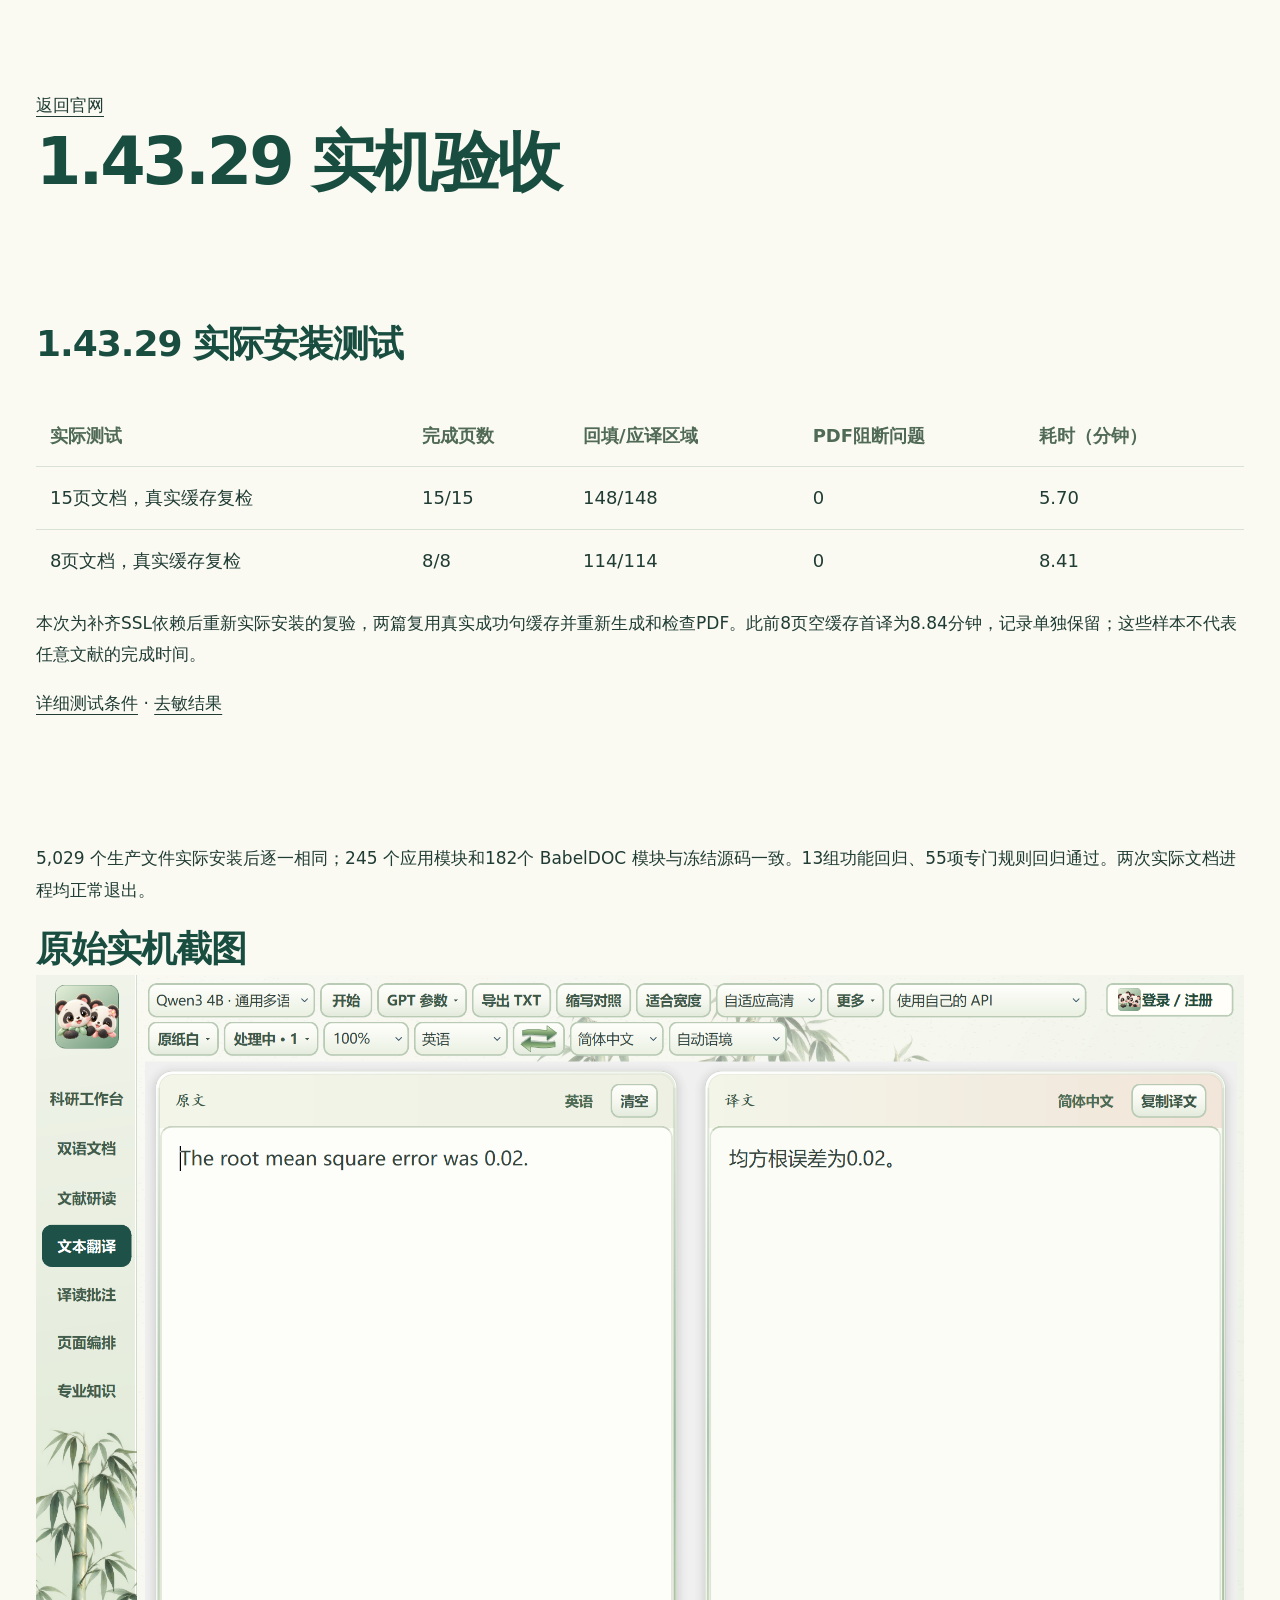
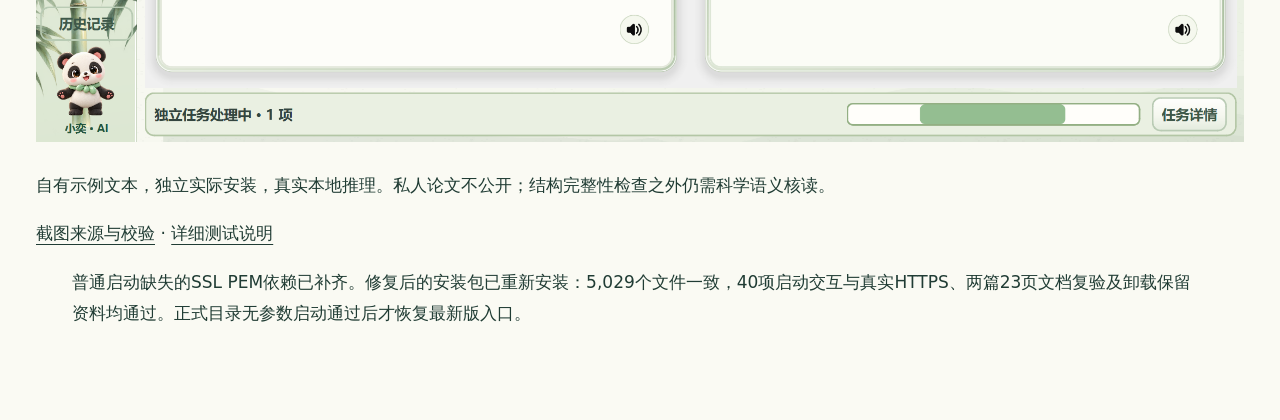
==== commit f003c967: "docs: restore 1.43.29 after normal startup and repaired installer acceptance" ====
--- a/docs/validation/index.html
+++ b/docs/validation/index.html
@@ -1 +1 @@
-<!doctype html><html lang="zh-CN"><head><meta charset="utf-8"><meta name="viewport" content="width=device-width,initial-scale=1"><link rel="stylesheet" href="../site.css"><title>1.43.29 实机验收</title></head><body><main class="wrap section"><a href="../">返回官网</a><h1>1.43.29 实机验收</h1><section class="section" id="results"><div class="section-head"><h2>1.43.29 实际安装测试</h2></div><div class="table-scroll"><table><thead><tr><th>实际测试</th><th>完成页数</th><th>回填/应译区域</th><th>PDF阻断问题</th><th>耗时（分钟）</th></tr></thead><tbody><tr><td>15页原失败任务，真实译文复检补译</td><td>15/15</td><td>148/148</td><td>0</td><td>4.87</td></tr><tr><td>8页新文档，本地翻译</td><td>8/8</td><td>114/114</td><td>0</td><td>8.84</td></tr></tbody></table></div><p>15页复用真实旧译文，由本地Qwen3 4B复检补译；8页使用本地Qwen3 4B，没有该文献的既有译文。两篇均完成，原件保持原样。耗时仅对应这些样本。</p><p><a href="./">详细测试条件</a> · <a href="../results/01-validation-1.43.29.json">去敏结果</a></p></section><p>5,028 个生产文件实际安装后逐一相同；245 个应用模块和182个 BabelDOC 模块与冻结源码一致。13组功能回归、55项专门规则回归通过。两次实际文档进程均正常退出。</p><h2>原始实机截图</h2><a href="../assets/01-real-client-1.43.29.png"><img src="../assets/01-real-client-1.43.29.png" alt="1.43.29真实窗口" style="width:100%;height:auto"></a><p>自有示例文本，独立实际安装，真实本地推理。私人论文不公开；结构完整性检查之外仍需科学语义核读。</p><p><a href="../results/02-screenshot-1.43.29.json">截图来源与校验</a> · <a href="https://github.com/syj3426962511-glitch/xiaoyi-reader/blob/main/guides/TESTING.md">详细测试说明</a></p></main></body></html>+<!doctype html><html lang="zh-CN"><head><meta charset="utf-8"><meta name="viewport" content="width=device-width,initial-scale=1"><link rel="stylesheet" href="../site.css"><title>1.43.29 实机验收</title></head><body><main class="wrap section"><a href="../">返回官网</a><h1>1.43.29 实机验收</h1><section class="section" id="results"><div class="section-head"><h2>1.43.29 实际安装测试</h2></div><div class="table-scroll"><table><thead><tr><th>实际测试</th><th>完成页数</th><th>回填/应译区域</th><th>PDF阻断问题</th><th>耗时（分钟）</th></tr></thead><tbody><tr><td>15页文档，真实缓存复检</td><td>15/15</td><td>148/148</td><td>0</td><td>5.70</td></tr><tr><td>8页文档，真实缓存复检</td><td>8/8</td><td>114/114</td><td>0</td><td>8.41</td></tr></tbody></table></div><p>本次为补齐SSL依赖后重新实际安装的复验，两篇复用真实成功句缓存并重新生成和检查PDF。此前8页空缓存首译为8.84分钟，记录单独保留；这些样本不代表任意文献的完成时间。</p><p><a href="./">详细测试条件</a> · <a href="../results/01-validation-1.43.29.json">去敏结果</a></p></section><p>5,029 个生产文件实际安装后逐一相同；245 个应用模块和182个 BabelDOC 模块与冻结源码一致。13组功能回归、55项专门规则回归通过。两次实际文档进程均正常退出。</p><h2>原始实机截图</h2><a href="../assets/01-real-client-1.43.29.png"><img src="../assets/01-real-client-1.43.29.png" alt="1.43.29真实窗口" style="width:100%;height:auto"></a><p>自有示例文本，独立实际安装，真实本地推理。私人论文不公开；结构完整性检查之外仍需科学语义核读。</p><p><a href="../results/02-screenshot-1.43.29.json">截图来源与校验</a> · <a href="https://github.com/syj3426962511-glitch/xiaoyi-reader/blob/main/guides/TESTING.md">详细测试说明</a></p><p class="wrap">普通启动缺失的SSL PEM依赖已补齐。修复后的安装包已重新安装：5,029个文件一致，40项启动交互与真实HTTPS、两篇23页文档复验及卸载保留资料均通过。正式目录无参数启动通过后才恢复最新版入口。</p></main></body></html>
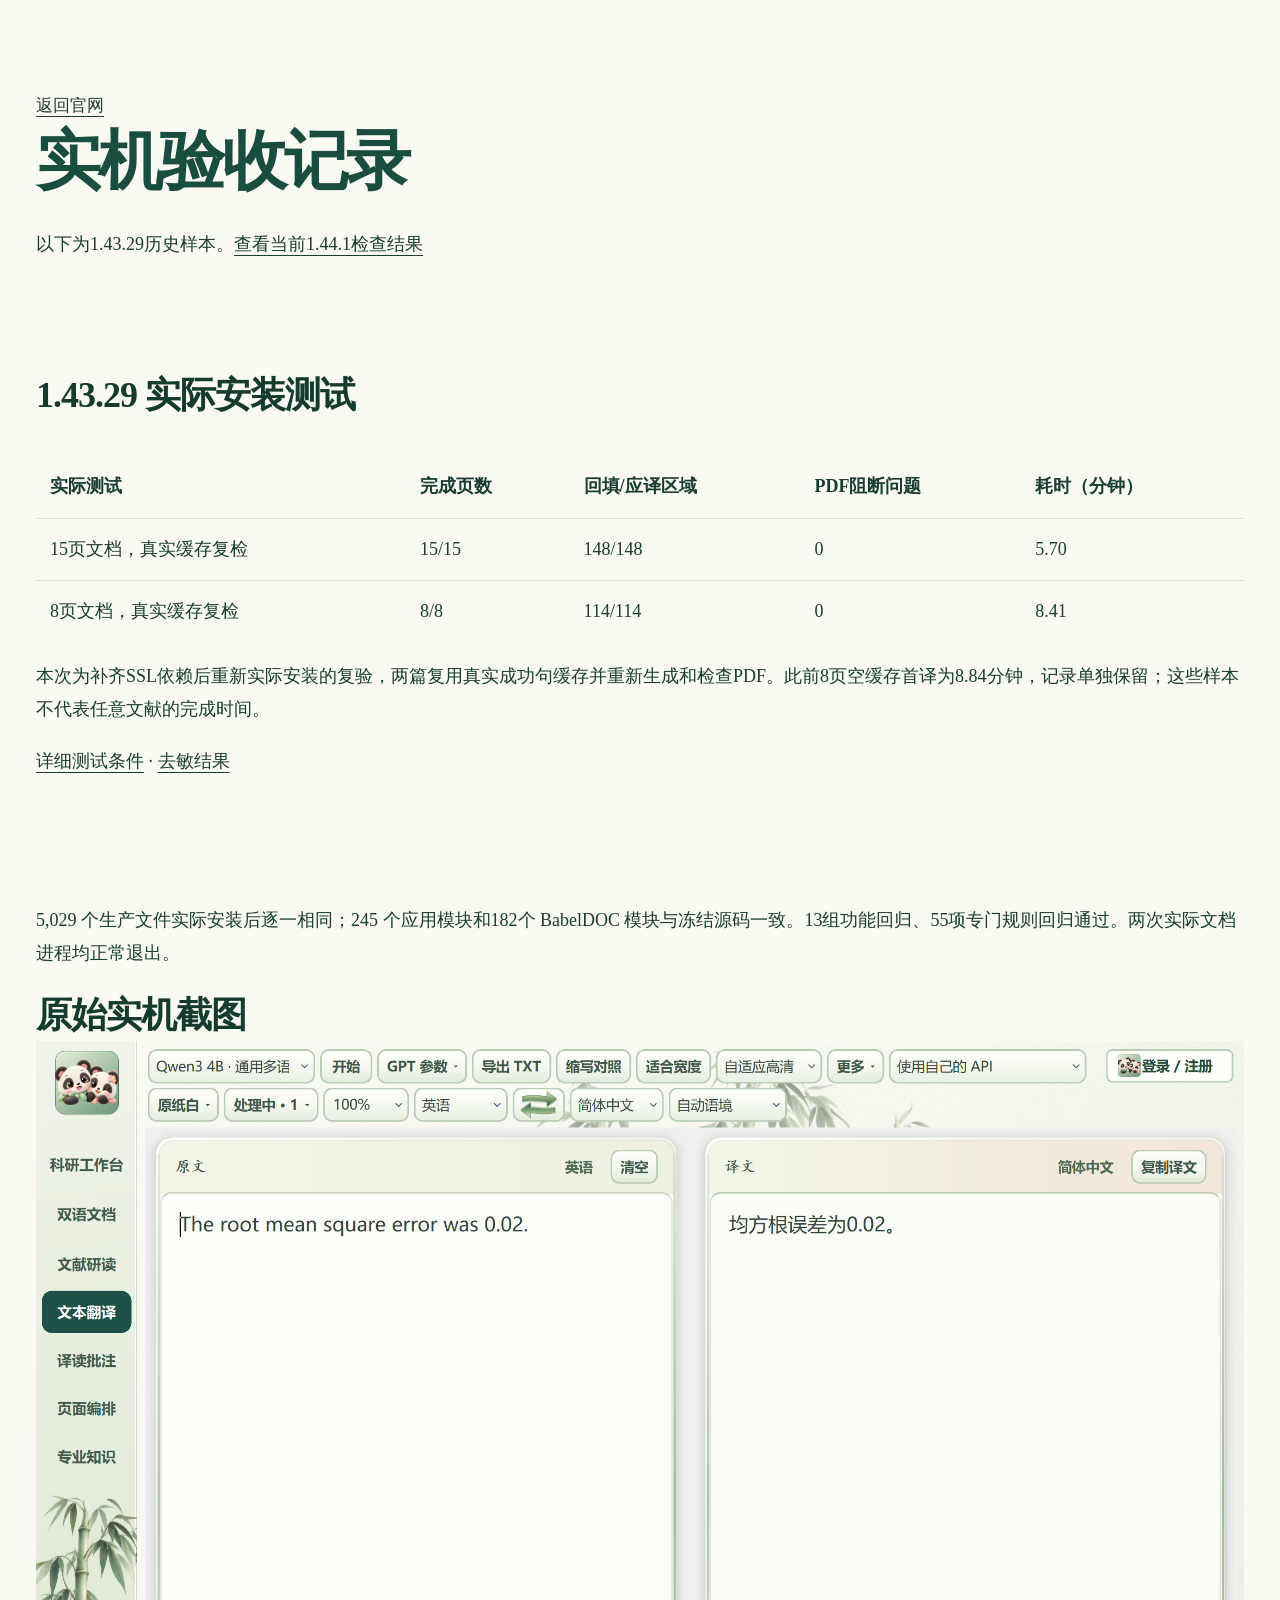
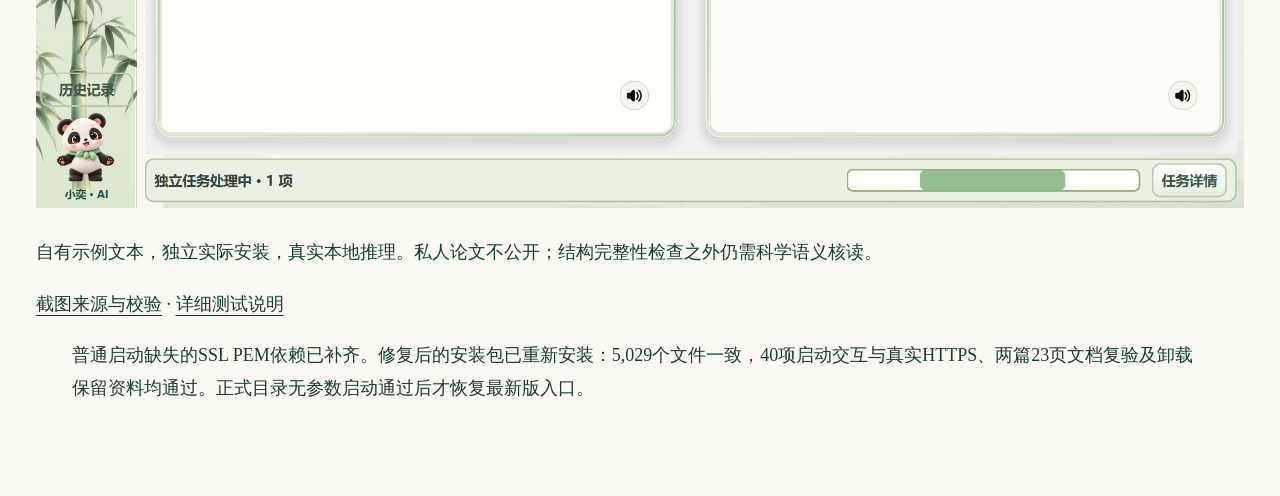
==== commit 715e91e9: "Document installed revision 67 acceptance and current service state" ====
--- a/docs/validation/index.html
+++ b/docs/validation/index.html
@@ -1 +1 @@
-<!doctype html><html lang="zh-CN"><head><meta charset="utf-8"><meta name="viewport" content="width=device-width,initial-scale=1"><link rel="stylesheet" href="../site.css"><title>1.43.29 实机验收</title></head><body><main class="wrap section"><a href="../">返回官网</a><h1>1.43.29 实机验收</h1><section class="section" id="results"><div class="section-head"><h2>1.43.29 实际安装测试</h2></div><div class="table-scroll"><table><thead><tr><th>实际测试</th><th>完成页数</th><th>回填/应译区域</th><th>PDF阻断问题</th><th>耗时（分钟）</th></tr></thead><tbody><tr><td>15页文档，真实缓存复检</td><td>15/15</td><td>148/148</td><td>0</td><td>5.70</td></tr><tr><td>8页文档，真实缓存复检</td><td>8/8</td><td>114/114</td><td>0</td><td>8.41</td></tr></tbody></table></div><p>本次为补齐SSL依赖后重新实际安装的复验，两篇复用真实成功句缓存并重新生成和检查PDF。此前8页空缓存首译为8.84分钟，记录单独保留；这些样本不代表任意文献的完成时间。</p><p><a href="./">详细测试条件</a> · <a href="../results/01-validation-1.43.29.json">去敏结果</a></p></section><p>5,029 个生产文件实际安装后逐一相同；245 个应用模块和182个 BabelDOC 模块与冻结源码一致。13组功能回归、55项专门规则回归通过。两次实际文档进程均正常退出。</p><h2>原始实机截图</h2><a href="../assets/01-real-client-1.43.29.png"><img src="../assets/01-real-client-1.43.29.png" alt="1.43.29真实窗口" style="width:100%;height:auto"></a><p>自有示例文本，独立实际安装，真实本地推理。私人论文不公开；结构完整性检查之外仍需科学语义核读。</p><p><a href="../results/02-screenshot-1.43.29.json">截图来源与校验</a> · <a href="https://github.com/syj3426962511-glitch/xiaoyi-reader/blob/main/guides/TESTING.md">详细测试说明</a></p><p class="wrap">普通启动缺失的SSL PEM依赖已补齐。修复后的安装包已重新安装：5,029个文件一致，40项启动交互与真实HTTPS、两篇23页文档复验及卸载保留资料均通过。正式目录无参数启动通过后才恢复最新版入口。</p></main></body></html>+<!doctype html><html lang="zh-CN"><head><meta charset="utf-8"><meta name="viewport" content="width=device-width,initial-scale=1"><link rel="stylesheet" href="../site.css"><title>1.43.29 实机验收</title></head><body><main class="wrap section"><a href="../">返回官网</a><h1>实机验收记录</h1><p>以下为1.43.29历史样本。<a href="https://github.com/syj3426962511-glitch/xiaoyi-reader/blob/main/guides/TESTING.md">查看当前1.44.1检查结果</a></p><section class="section" id="results"><div class="section-head"><h2>1.43.29 实际安装测试</h2></div><div class="table-scroll"><table><thead><tr><th>实际测试</th><th>完成页数</th><th>回填/应译区域</th><th>PDF阻断问题</th><th>耗时（分钟）</th></tr></thead><tbody><tr><td>15页文档，真实缓存复检</td><td>15/15</td><td>148/148</td><td>0</td><td>5.70</td></tr><tr><td>8页文档，真实缓存复检</td><td>8/8</td><td>114/114</td><td>0</td><td>8.41</td></tr></tbody></table></div><p>本次为补齐SSL依赖后重新实际安装的复验，两篇复用真实成功句缓存并重新生成和检查PDF。此前8页空缓存首译为8.84分钟，记录单独保留；这些样本不代表任意文献的完成时间。</p><p><a href="./">详细测试条件</a> · <a href="../results/01-validation-1.43.29.json">去敏结果</a></p></section><p>5,029 个生产文件实际安装后逐一相同；245 个应用模块和182个 BabelDOC 模块与冻结源码一致。13组功能回归、55项专门规则回归通过。两次实际文档进程均正常退出。</p><h2>原始实机截图</h2><a href="../assets/01-real-client-1.43.29.png"><img src="../assets/01-real-client-1.43.29.png" alt="1.43.29真实窗口" style="width:100%;height:auto"></a><p>自有示例文本，独立实际安装，真实本地推理。私人论文不公开；结构完整性检查之外仍需科学语义核读。</p><p><a href="../results/02-screenshot-1.43.29.json">截图来源与校验</a> · <a href="https://github.com/syj3426962511-glitch/xiaoyi-reader/blob/main/guides/TESTING.md">详细测试说明</a></p><p class="wrap">普通启动缺失的SSL PEM依赖已补齐。修复后的安装包已重新安装：5,029个文件一致，40项启动交互与真实HTTPS、两篇23页文档复验及卸载保留资料均通过。正式目录无参数启动通过后才恢复最新版入口。</p></main></body></html>
--- a/docs/site.css
+++ b/docs/site.css
@@ -1,4 +1,4 @@
-:root{--paper:#fafaf3;--ink:#203c34;--jade:#184d40;--green:#668567;--muted:#63766b;--line:#d8e0d1;--soft:#edf1e6;--gold:#bb944c}*{box-sizing:border-box}html{scroll-behavior:smooth;scroll-padding-top:100px}body{margin:0;background:var(--paper);color:var(--ink);font-family:"Microsoft YaHei UI","PingFang SC",system-ui,sans-serif;font-size:17px;line-height:1.85}a{color:inherit;text-underline-offset:5px}button{font:inherit}button,a{-webkit-tap-highlight-color:transparent}a:focus-visible,button:focus-visible,summary:focus-visible{outline:3px solid var(--gold);outline-offset:5px}.wrap{width:min(1240px,calc(100% - 72px));margin:auto}.skip{position:absolute;top:-80px;left:15px;z-index:50;background:white;padding:10px}.skip:focus{top:10px}header{display:flex;align-items:center;justify-content:space-between;gap:25px;width:min(1400px,calc(100% - 72px));margin:auto;padding:24px 0;border-bottom:1px solid var(--line)}.brand{display:flex;align-items:center;gap:12px;text-decoration:none;font-size:23px;font-weight:700;line-height:1.2}.brand small{display:block;letter-spacing:2px;font-size:10px;font-weight:500;margin-top:6px}.brand img{flex-shrink:0}nav{display:flex;align-items:center;gap:28px}nav a{text-decoration:none;font-size:15px}nav a:hover{color:#438b6f}.contact-small{font-size:14px;padding:8px 18px;border:1px solid var(--line);border-radius:6px;text-decoration:none}.hero{padding-top:94px;padding-bottom:65px;display:grid;grid-template-columns:.91fr 1.19fr;align-items:center;gap:55px}.eyebrow{font-size:12px;letter-spacing:2px;font-weight:650;color:var(--green);margin:0 0 21px}.dot{display:inline-block;width:7px;height:7px;background:#6f9669;border-radius:50%;margin-right:9px}h1,h2,h3,p{overflow-wrap:break-word}h1{font-size:clamp(46px,5.1vw,71px);line-height:1.23;letter-spacing:-3px;margin:0 0 26px;color:var(--jade);font-weight:750}.lead{font-size:19px;line-height:1.9;color:#576d5f;margin-bottom:31px}.actions{display:flex;gap:12px;flex-wrap:wrap}.button{display:inline-flex;align-items:center;justify-content:space-between;gap:22px;min-height:49px;padding:10px 22px;border:1px solid var(--line);border-radius:6px;text-decoration:none;font-size:15px}.primary{background:var(--jade);color:white;border-color:var(--jade)}.primary:hover{background:#28634e}.secondary:hover{background:var(--soft)}.hero-note{font-size:12px;line-height:1.9;color:var(--muted);margin:23px 0 0}.hero-visual{padding:0 0 18px;background:white;border:1px solid #d6dfce;border-radius:12px;box-shadow:0 28px 60px -38px #234e3a70;overflow:hidden;transform:rotate(-1deg)}.window-bar{display:flex;align-items:center;gap:5px;padding:10px 15px;background:#edf1e6;border-bottom:1px solid #d9e2d0}.window-bar>span{height:6px;width:6px;background:#acbda4;border-radius:50%}.window-bar p{margin:0 0 0 12px;font-size:10px;color:#5c735f}.hero-visual .image-button{border-radius:0}.image-button{display:block;border:0;padding:0;width:100%;background:none;cursor:zoom-in;overflow:hidden}.image-button img{width:100%;height:auto;display:block}.visual-caption{display:flex;justify-content:space-between;padding:13px 18px 0;font-size:12px;color:#496151}.visual-caption>span{font-size:10px;color:#7a8c7c}.metrics{border:1px solid var(--line);border-radius:8px;display:grid;grid-template-columns:repeat(4,1fr);background:#f2f5ea;padding:25px 0 0}.metrics>div{border-right:1px solid var(--line);padding:0 24px;text-align:center}.metrics>div:nth-child(4){border:0}.metrics strong{font-weight:650;display:block;color:var(--jade);font-size:30px;letter-spacing:-1px;font-variant-numeric:tabular-nums}.metrics span{display:block;font-size:13px;color:#64755f}.metrics>p{grid-column:1/-1;text-align:center;border-top:1px solid var(--line);padding:12px 20px;margin:21px 0 0;font-size:11px;color:var(--muted)}.metrics p a{margin-left:12px}.section{padding-top:90px;padding-bottom:90px}.section-head{display:flex;justify-content:space-between;align-items:flex-end;gap:50px;margin-bottom:35px}.section-head>p{max-width:350px;color:var(--muted);font-size:15px;margin:0 0 3px}h2{font-size:36px;line-height:1.45;letter-spacing:-1px;font-weight:650;color:var(--jade);margin:0}h3{font-size:21px;line-height:1.55;letter-spacing:-.3px;font-weight:650;margin:0 0 12px}.section-head .eyebrow{margin-bottom:11px}.features{display:grid;grid-template-columns:repeat(3,1fr);border-top:1px solid var(--line);border-left:1px solid var(--line)}.feature{padding:28px 27px 32px;border-right:1px solid var(--line);border-bottom:1px solid var(--line)}.num{font-size:13px;letter-spacing:2px;color:#88a07b;display:block;margin-bottom:18px}.feature p{font-size:14px;color:var(--muted);margin:0;line-height:1.95}.inline-note{display:flex;justify-content:space-between;gap:20px;margin-top:25px;font-size:13px;color:var(--muted)}.gallery-section{background:#edf1e6;border-top:1px solid var(--line);border-bottom:1px solid var(--line)}.notice{padding:21px 24px;border:1px solid #ccd8c1;border-left:3px solid #7c9b6d;border-radius:4px;background:#f8f9f1;margin-bottom:30px}.notice strong{font-size:15px;font-weight:650}.notice p{font-size:13px;color:var(--muted);margin:5px 0 0;line-height:1.9}.shots{display:grid;grid-template-columns:1fr 1fr;gap:30px 25px}.shot{background:var(--paper);border:1px solid #d2ddc8;border-radius:7px;overflow:hidden;min-width:0}.shot .image-button{border-bottom:1px solid var(--line)}.shot-copy{padding:22px 24px 24px}.shot-copy>span{float:right;color:#93a48b;font-size:13px;letter-spacing:2px}.shot h3{font-size:19px;margin-bottom:8px}.shot p{font-size:13px;margin:0;color:var(--muted);line-height:1.9}.text-link{display:inline-block;font-size:14px;margin-top:25px}.result-grid{display:grid;grid-template-columns:1.1fr 1fr;gap:24px}.result-main,.timing{border:1px solid var(--line);border-radius:6px;padding:31px 34px}.result-main{background:#f1f4e9}.pill{display:inline-block;font-size:12px;background:#dfe9d3;color:var(--jade);padding:4px 12px;border-radius:20px;margin-bottom:22px}.result-main h3{font-size:25px;margin-bottom:26px}dl{margin:0}dl>div{display:flex;justify-content:space-between;gap:20px;padding:12px 0;border-bottom:1px solid #d5dfcb;font-size:13px}dt{color:#5d725f}dd{margin:0;white-space:nowrap;font-weight:650}.muted{font-size:12px;color:var(--muted)}.result-main>.muted{margin-bottom:0}.time{display:flex;align-items:baseline;gap:13px}.time strong{font-size:49px;letter-spacing:-2px;color:var(--jade);font-variant-numeric:tabular-nums;font-weight:600}.time span{font-size:13px;color:var(--muted)}.timing>p:not(.eyebrow):not(.muted){font-size:14px;color:#586f60}.cache-split{display:flex;gap:3px;height:35px;margin:26px 0 18px}.cache-split span{background:#4c7b61;color:#fff;text-align:center;font-size:11px;line-height:35px;min-width:65px;white-space:nowrap;border-radius:3px}.cache-split span+span{background:#c3a05c;color:#263d2b}.page-detail{margin-top:25px;border:1px solid var(--line);border-radius:5px}.page-detail>summary{padding:18px 24px;cursor:pointer;font-size:15px;font-weight:650}.page-detail summary span{font-size:12px;font-weight:400;float:right;color:var(--muted)}.table-wrap{overflow:auto;padding:0 22px 20px}table{border-collapse:collapse;width:100%;font-size:13px;text-align:left}td,th{border-bottom:1px solid var(--line);padding:10px 12px;font-variant-numeric:tabular-nums}th{font-weight:650;color:#506a56}tr:last-child td{border:0}.result-links{display:flex;gap:25px;flex-wrap:wrap;font-size:13px;margin:22px 0 28px}.limits{margin-bottom:0;background:#fbf7ec;border-color:#e2d6b9;border-left-color:#c1a86a}.workflow{border-top:1px solid var(--line);padding-top:55px}.workflow ol{list-style:none;display:grid;grid-template-columns:repeat(4,1fr);padding:0;margin:38px 0 0;gap:25px}.workflow li{position:relative;padding:22px 0;border-top:2px solid #b6cbaa}.workflow b{color:#97ae87;font-size:13px;letter-spacing:2px}.workflow h3{font-size:19px;margin:13px 0 5px}.workflow p{font-size:13px;color:var(--muted);margin:0}.faq-section{background:#f0f2e8;border-top:1px solid var(--line)}.faqs{display:grid;grid-template-columns:1fr 1fr;gap:0 48px}.faqs details{border-top:1px solid #d2ddc8;padding:0}.faqs summary{font-size:16px;padding:22px 0;cursor:pointer;font-weight:550}.faqs p{font-size:14px;color:var(--muted);margin:0 0 22px}.contact{display:flex;align-items:center;justify-content:space-between;padding-top:85px;padding-bottom:85px;gap:40px}.contact h2{font-size:39px}.contact p:not(.eyebrow){font-size:14px;color:var(--muted);margin-bottom:0}.email{font-size:clamp(17px,2.3vw,30px);text-decoration:none;display:flex;align-items:center;gap:30px;border-bottom:1px solid #a6ba9c;padding-bottom:15px;color:var(--jade);white-space:nowrap}.email:hover{color:#43876b}.email span{color:#7f9e72}footer{display:flex;justify-content:space-between;gap:35px;border-top:1px solid var(--line);padding:28px 0 32px;font-size:13px}footer p{margin:0;font-weight:600}footer p span{font-weight:400;font-size:11px;color:var(--muted)}footer>div{display:flex;flex-wrap:wrap;gap:5px 22px;max-width:480px;justify-content:flex-end;font-size:12px}footer div>span{width:100%;text-align:right;color:var(--muted);font-size:11px}dialog{position:fixed;width:min(96vw,1700px);height:94vh;max-width:96vw;max-height:94vh;padding:0;border:1px solid #778d7a;border-radius:10px;background:#f1f4eb;color:var(--ink);overflow:hidden}dialog::backdrop{background:#102820d9;backdrop-filter:blur(4px)}dialog[open]{display:flex;flex-direction:column}.viewer-head{display:flex;justify-content:space-between;align-items:center;gap:15px;padding:13px 20px;border-bottom:1px solid #cad7bf;flex-shrink:0}.viewer-head h2{font-size:17px;letter-spacing:0}.viewer-controls{display:flex;align-items:center;gap:8px}.viewer-controls button{border:1px solid #a9bea0;border-radius:5px;background:#fffef8;color:var(--jade);font-size:13px;padding:6px 12px;cursor:pointer}.viewer-controls output{font-size:12px;min-width:46px;text-align:center}#image-stage{flex:1;min-height:0;overflow:hidden;display:flex;align-items:center;justify-content:center;padding:16px;cursor:grab;touch-action:none}#image-stage:active{cursor:grabbing}#viewer-image{display:block;width:100%;height:100%;object-fit:contain;transform-origin:center;user-select:none;will-change:transform}.viewer-help{text-align:center;font-size:11px;color:var(--muted);padding:8px;margin:0;border-top:1px solid #d4decc;flex-shrink:0}.no-scroll{overflow:hidden}
+:root{--paper:#fafaf3;--ink:#203c34;--jade:#184d40;--green:#668567;--muted:#63766b;--line:#d8e0d1;--soft:#edf1e6;--gold:#bb944c}*{box-sizing:border-box}html{scroll-behavior:smooth;scroll-padding-top:100px}body{margin:0;background:var(--paper);color:var(--ink);font-family:"Times New Roman","SimSun",serif;font-size:17px;line-height:1.85}a{color:inherit;text-underline-offset:5px}button{font:inherit}button,a{-webkit-tap-highlight-color:transparent}a:focus-visible,button:focus-visible,summary:focus-visible{outline:3px solid var(--gold);outline-offset:5px}.wrap{width:min(1240px,calc(100% - 72px));margin:auto}.skip{position:absolute;top:-80px;left:15px;z-index:50;background:white;padding:10px}.skip:focus{top:10px}header{display:flex;align-items:center;justify-content:space-between;gap:25px;width:min(1400px,calc(100% - 72px));margin:auto;padding:24px 0;border-bottom:1px solid var(--line)}.brand{display:flex;align-items:center;gap:12px;text-decoration:none;font-size:23px;font-weight:700;line-height:1.2}.brand small{display:block;letter-spacing:2px;font-size:10px;font-weight:500;margin-top:6px}.brand img{flex-shrink:0}nav{display:flex;align-items:center;gap:28px}nav a{text-decoration:none;font-size:15px}nav a:hover{color:#438b6f}.contact-small{font-size:14px;padding:8px 18px;border:1px solid var(--line);border-radius:6px;text-decoration:none}.hero{padding-top:94px;padding-bottom:65px;display:grid;grid-template-columns:.91fr 1.19fr;align-items:center;gap:55px}.eyebrow{font-size:12px;letter-spacing:2px;font-weight:650;color:var(--green);margin:0 0 21px}.dot{display:inline-block;width:7px;height:7px;background:#6f9669;border-radius:50%;margin-right:9px}h1,h2,h3,p{overflow-wrap:break-word}h1{font-size:clamp(46px,5.1vw,71px);line-height:1.23;letter-spacing:-3px;margin:0 0 26px;color:var(--jade);font-weight:750}.lead{font-size:19px;line-height:1.9;color:#576d5f;margin-bottom:31px}.actions{display:flex;gap:12px;flex-wrap:wrap}.button{display:inline-flex;align-items:center;justify-content:space-between;gap:22px;min-height:49px;padding:10px 22px;border:1px solid var(--line);border-radius:6px;text-decoration:none;font-size:15px}.primary{background:var(--jade);color:white;border-color:var(--jade)}.primary:hover{background:#28634e}.secondary:hover{background:var(--soft)}.hero-note{font-size:12px;line-height:1.9;color:var(--muted);margin:23px 0 0}.hero-visual{padding:0 0 18px;background:white;border:1px solid #d6dfce;border-radius:12px;box-shadow:0 28px 60px -38px #234e3a70;overflow:hidden;transform:rotate(-1deg)}.window-bar{display:flex;align-items:center;gap:5px;padding:10px 15px;background:#edf1e6;border-bottom:1px solid #d9e2d0}.window-bar>span{height:6px;width:6px;background:#acbda4;border-radius:50%}.window-bar p{margin:0 0 0 12px;font-size:10px;color:#5c735f}.hero-visual .image-button{border-radius:0}.image-button{display:block;border:0;padding:0;width:100%;background:none;cursor:zoom-in;overflow:hidden}.image-button img{width:100%;height:auto;display:block}.visual-caption{display:flex;justify-content:space-between;padding:13px 18px 0;font-size:12px;color:#496151}.visual-caption>span{font-size:10px;color:#7a8c7c}.metrics{border:1px solid var(--line);border-radius:8px;display:grid;grid-template-columns:repeat(4,1fr);background:#f2f5ea;padding:25px 0 0}.metrics>div{border-right:1px solid var(--line);padding:0 24px;text-align:center}.metrics>div:nth-child(4){border:0}.metrics strong{font-weight:650;display:block;color:var(--jade);font-size:30px;letter-spacing:-1px;font-variant-numeric:tabular-nums}.metrics span{display:block;font-size:13px;color:#64755f}.metrics>p{grid-column:1/-1;text-align:center;border-top:1px solid var(--line);padding:12px 20px;margin:21px 0 0;font-size:11px;color:var(--muted)}.metrics p a{margin-left:12px}.section{padding-top:90px;padding-bottom:90px}.section-head{display:flex;justify-content:space-between;align-items:flex-end;gap:50px;margin-bottom:35px}.section-head>p{max-width:350px;color:var(--muted);font-size:15px;margin:0 0 3px}h2{font-size:36px;line-height:1.45;letter-spacing:-1px;font-weight:650;color:var(--jade);margin:0}h3{font-size:21px;line-height:1.55;letter-spacing:-.3px;font-weight:650;margin:0 0 12px}.section-head .eyebrow{margin-bottom:11px}.features{display:grid;grid-template-columns:repeat(3,1fr);border-top:1px solid var(--line);border-left:1px solid var(--line)}.feature{padding:28px 27px 32px;border-right:1px solid var(--line);border-bottom:1px solid var(--line)}.num{font-size:13px;letter-spacing:2px;color:#88a07b;display:block;margin-bottom:18px}.feature p{font-size:14px;color:var(--muted);margin:0;line-height:1.95}.inline-note{display:flex;justify-content:space-between;gap:20px;margin-top:25px;font-size:13px;color:var(--muted)}.gallery-section{background:#edf1e6;border-top:1px solid var(--line);border-bottom:1px solid var(--line)}.notice{padding:21px 24px;border:1px solid #ccd8c1;border-left:3px solid #7c9b6d;border-radius:4px;background:#f8f9f1;margin-bottom:30px}.notice strong{font-size:15px;font-weight:650}.notice p{font-size:13px;color:var(--muted);margin:5px 0 0;line-height:1.9}.shots{display:grid;grid-template-columns:1fr 1fr;gap:30px 25px}.shot{background:var(--paper);border:1px solid #d2ddc8;border-radius:7px;overflow:hidden;min-width:0}.shot .image-button{border-bottom:1px solid var(--line)}.shot-copy{padding:22px 24px 24px}.shot-copy>span{float:right;color:#93a48b;font-size:13px;letter-spacing:2px}.shot h3{font-size:19px;margin-bottom:8px}.shot p{font-size:13px;margin:0;color:var(--muted);line-height:1.9}.text-link{display:inline-block;font-size:14px;margin-top:25px}.result-grid{display:grid;grid-template-columns:1.1fr 1fr;gap:24px}.result-main,.timing{border:1px solid var(--line);border-radius:6px;padding:31px 34px}.result-main{background:#f1f4e9}.pill{display:inline-block;font-size:12px;background:#dfe9d3;color:var(--jade);padding:4px 12px;border-radius:20px;margin-bottom:22px}.result-main h3{font-size:25px;margin-bottom:26px}dl{margin:0}dl>div{display:flex;justify-content:space-between;gap:20px;padding:12px 0;border-bottom:1px solid #d5dfcb;font-size:13px}dt{color:#5d725f}dd{margin:0;white-space:nowrap;font-weight:650}.muted{font-size:12px;color:var(--muted)}.result-main>.muted{margin-bottom:0}.time{display:flex;align-items:baseline;gap:13px}.time strong{font-size:49px;letter-spacing:-2px;color:var(--jade);font-variant-numeric:tabular-nums;font-weight:600}.time span{font-size:13px;color:var(--muted)}.timing>p:not(.eyebrow):not(.muted){font-size:14px;color:#586f60}.cache-split{display:flex;gap:3px;height:35px;margin:26px 0 18px}.cache-split span{background:#4c7b61;color:#fff;text-align:center;font-size:11px;line-height:35px;min-width:65px;white-space:nowrap;border-radius:3px}.cache-split span+span{background:#c3a05c;color:#263d2b}.page-detail{margin-top:25px;border:1px solid var(--line);border-radius:5px}.page-detail>summary{padding:18px 24px;cursor:pointer;font-size:15px;font-weight:650}.page-detail summary span{font-size:12px;font-weight:400;float:right;color:var(--muted)}.table-wrap{overflow:auto;padding:0 22px 20px}table{border-collapse:collapse;width:100%;font-size:13px;text-align:left}td,th{border-bottom:1px solid var(--line);padding:10px 12px;font-variant-numeric:tabular-nums}th{font-weight:650;color:#506a56}tr:last-child td{border:0}.result-links{display:flex;gap:25px;flex-wrap:wrap;font-size:13px;margin:22px 0 28px}.limits{margin-bottom:0;background:#fbf7ec;border-color:#e2d6b9;border-left-color:#c1a86a}.workflow{border-top:1px solid var(--line);padding-top:55px}.workflow ol{list-style:none;display:grid;grid-template-columns:repeat(4,1fr);padding:0;margin:38px 0 0;gap:25px}.workflow li{position:relative;padding:22px 0;border-top:2px solid #b6cbaa}.workflow b{color:#97ae87;font-size:13px;letter-spacing:2px}.workflow h3{font-size:19px;margin:13px 0 5px}.workflow p{font-size:13px;color:var(--muted);margin:0}.faq-section{background:#f0f2e8;border-top:1px solid var(--line)}.faqs{display:grid;grid-template-columns:1fr 1fr;gap:0 48px}.faqs details{border-top:1px solid #d2ddc8;padding:0}.faqs summary{font-size:16px;padding:22px 0;cursor:pointer;font-weight:550}.faqs p{font-size:14px;color:var(--muted);margin:0 0 22px}.contact{display:flex;align-items:center;justify-content:space-between;padding-top:85px;padding-bottom:85px;gap:40px}.contact h2{font-size:39px}.contact p:not(.eyebrow){font-size:14px;color:var(--muted);margin-bottom:0}.email{font-size:clamp(17px,2.3vw,30px);text-decoration:none;display:flex;align-items:center;gap:30px;border-bottom:1px solid #a6ba9c;padding-bottom:15px;color:var(--jade);white-space:nowrap}.email:hover{color:#43876b}.email span{color:#7f9e72}footer{display:flex;justify-content:space-between;gap:35px;border-top:1px solid var(--line);padding:28px 0 32px;font-size:13px}footer p{margin:0;font-weight:600}footer p span{font-weight:400;font-size:11px;color:var(--muted)}footer>div{display:flex;flex-wrap:wrap;gap:5px 22px;max-width:480px;justify-content:flex-end;font-size:12px}footer div>span{width:100%;text-align:right;color:var(--muted);font-size:11px}dialog{position:fixed;width:min(96vw,1700px);height:94vh;max-width:96vw;max-height:94vh;padding:0;border:1px solid #778d7a;border-radius:10px;background:#f1f4eb;color:var(--ink);overflow:hidden}dialog::backdrop{background:#102820d9;backdrop-filter:blur(4px)}dialog[open]{display:flex;flex-direction:column}.viewer-head{display:flex;justify-content:space-between;align-items:center;gap:15px;padding:13px 20px;border-bottom:1px solid #cad7bf;flex-shrink:0}.viewer-head h2{font-size:17px;letter-spacing:0}.viewer-controls{display:flex;align-items:center;gap:8px}.viewer-controls button{border:1px solid #a9bea0;border-radius:5px;background:#fffef8;color:var(--jade);font-size:13px;padding:6px 12px;cursor:pointer}.viewer-controls output{font-size:12px;min-width:46px;text-align:center}#image-stage{flex:1;min-height:0;overflow:hidden;display:flex;align-items:center;justify-content:center;padding:16px;cursor:grab;touch-action:none}#image-stage:active{cursor:grabbing}#viewer-image{display:block;width:100%;height:100%;object-fit:contain;transform-origin:center;user-select:none;will-change:transform}.viewer-help{text-align:center;font-size:11px;color:var(--muted);padding:8px;margin:0;border-top:1px solid #d4decc;flex-shrink:0}.no-scroll{overflow:hidden}
 @media(min-width:1600px){.hero{gap:80px;grid-template-columns:.85fr 1.35fr}}@media(max-width:1000px){header{gap:15px}nav{gap:18px}.hero{gap:30px;padding-top:65px;grid-template-columns:1fr 1fr}h1{font-size:52px}.lead{font-size:16px}.button{padding:9px 16px;font-size:13px}.contact-small{display:none}.section-head{gap:25px}.features{grid-template-columns:repeat(2,1fr)}.inline-note{display:block}.inline-note a{display:block;margin-top:8px}.result-main,.timing{padding:25px}.time strong{font-size:41px}.contact{gap:25px}.email{gap:15px}}@media(max-width:720px){.wrap,header{width:calc(100% - 36px)}body{font-size:16px}header{padding:19px 0;flex-wrap:wrap;gap:19px}.brand{font-size:21px}nav{width:100%;justify-content:space-between;gap:8px}nav a{font-size:13px}.hero{padding-top:45px;padding-bottom:36px;grid-template-columns:1fr;gap:35px}h1{font-size:52px;letter-spacing:-2px}.lead{font-size:17px}.hero-visual{transform:none}.hero-note{font-size:11px}.metrics{grid-template-columns:repeat(2,1fr);gap:20px 0;padding-top:20px}.metrics>div{padding:0 10px}.metrics>div:nth-child(2){border-right:0}.metrics strong{font-size:27px}.metrics span{font-size:12px}.metrics>p{margin-top:0;font-size:10px;line-height:1.8}.section{padding-top:55px;padding-bottom:55px}.section-head{display:block;margin-bottom:25px}h2{font-size:29px}.section-head>p{margin-top:15px;font-size:14px;max-width:none}.eyebrow{font-size:10px;letter-spacing:1.4px}.feature{padding:22px 18px}.feature h3{font-size:18px}.feature p{font-size:12px}.num{margin-bottom:12px}.shots,.result-grid,.faqs{grid-template-columns:1fr}.shots{gap:20px}.shot-copy{padding:18px 20px}.notice{padding:16px 18px}.notice p{font-size:12px}.time strong{font-size:45px}.page-detail>summary{font-size:13px;padding:16px}.page-detail summary span{display:block;float:none;margin-top:5px;font-size:11px}.table-wrap{padding:0 8px 12px}table{font-size:11px}td,th{padding:9px 8px;white-space:nowrap}.result-links{font-size:12px;gap:12px 20px}.workflow ol{grid-template-columns:repeat(2,1fr);gap:10px 20px}.workflow h3{font-size:18px}.contact{display:block;padding-top:55px;padding-bottom:55px}.contact h2{font-size:33px}.email{margin-top:28px;width:fit-content;font-size:22px;gap:28px}footer{display:block;padding-bottom:22px}footer>div{margin-top:18px;justify-content:flex-start;font-size:11px}footer div>span{text-align:left}.viewer-head{display:block;padding:12px}.viewer-head h2{font-size:14px;margin-bottom:9px}.viewer-controls{justify-content:space-between;gap:5px}.viewer-controls button{font-size:11px;padding:5px 8px}.viewer-controls output{font-size:11px}#image-stage{padding:5px}.viewer-help{font-size:10px}}@media(prefers-reduced-motion:reduce){html{scroll-behavior:auto}*{transition:none!important}}
 
 .shots > .shot:only-child{grid-column:1/-1}.hero-visual{transform:none}
@@ -8,3 +8,6 @@
 
 /* Current product information stays readable. */
 .hero-note,.window-bar p,.visual-caption,.visual-caption>span,.metrics span,.metrics>p,.feature p,.inline-note,.faq-section p,footer,footer div,footer div>span{font-size:16px;color:#294c40}.brand small{display:none}.hero-note{line-height:1.8}.viewer-help{display:none}
+
+/* Readable product copy and distinct controls. */
+body,button,input,select,textarea{font-family:"Times New Roman","SimSun",serif}p,li,td,th,summary{font-size:18px;color:#183d32}button,.button{border:2px solid #64866b}img{max-width:100%;height:auto}.hero-visual img{display:block;width:100%}.feature p{font-size:18px;color:#234a3c}.hero-copy p{font-size:18px}.section h2{color:#143c2e}@media(max-width:600px){header nav{flex-wrap:wrap}header{flex-wrap:wrap;gap:12px}p,li,td,th,summary{font-size:17px}}
